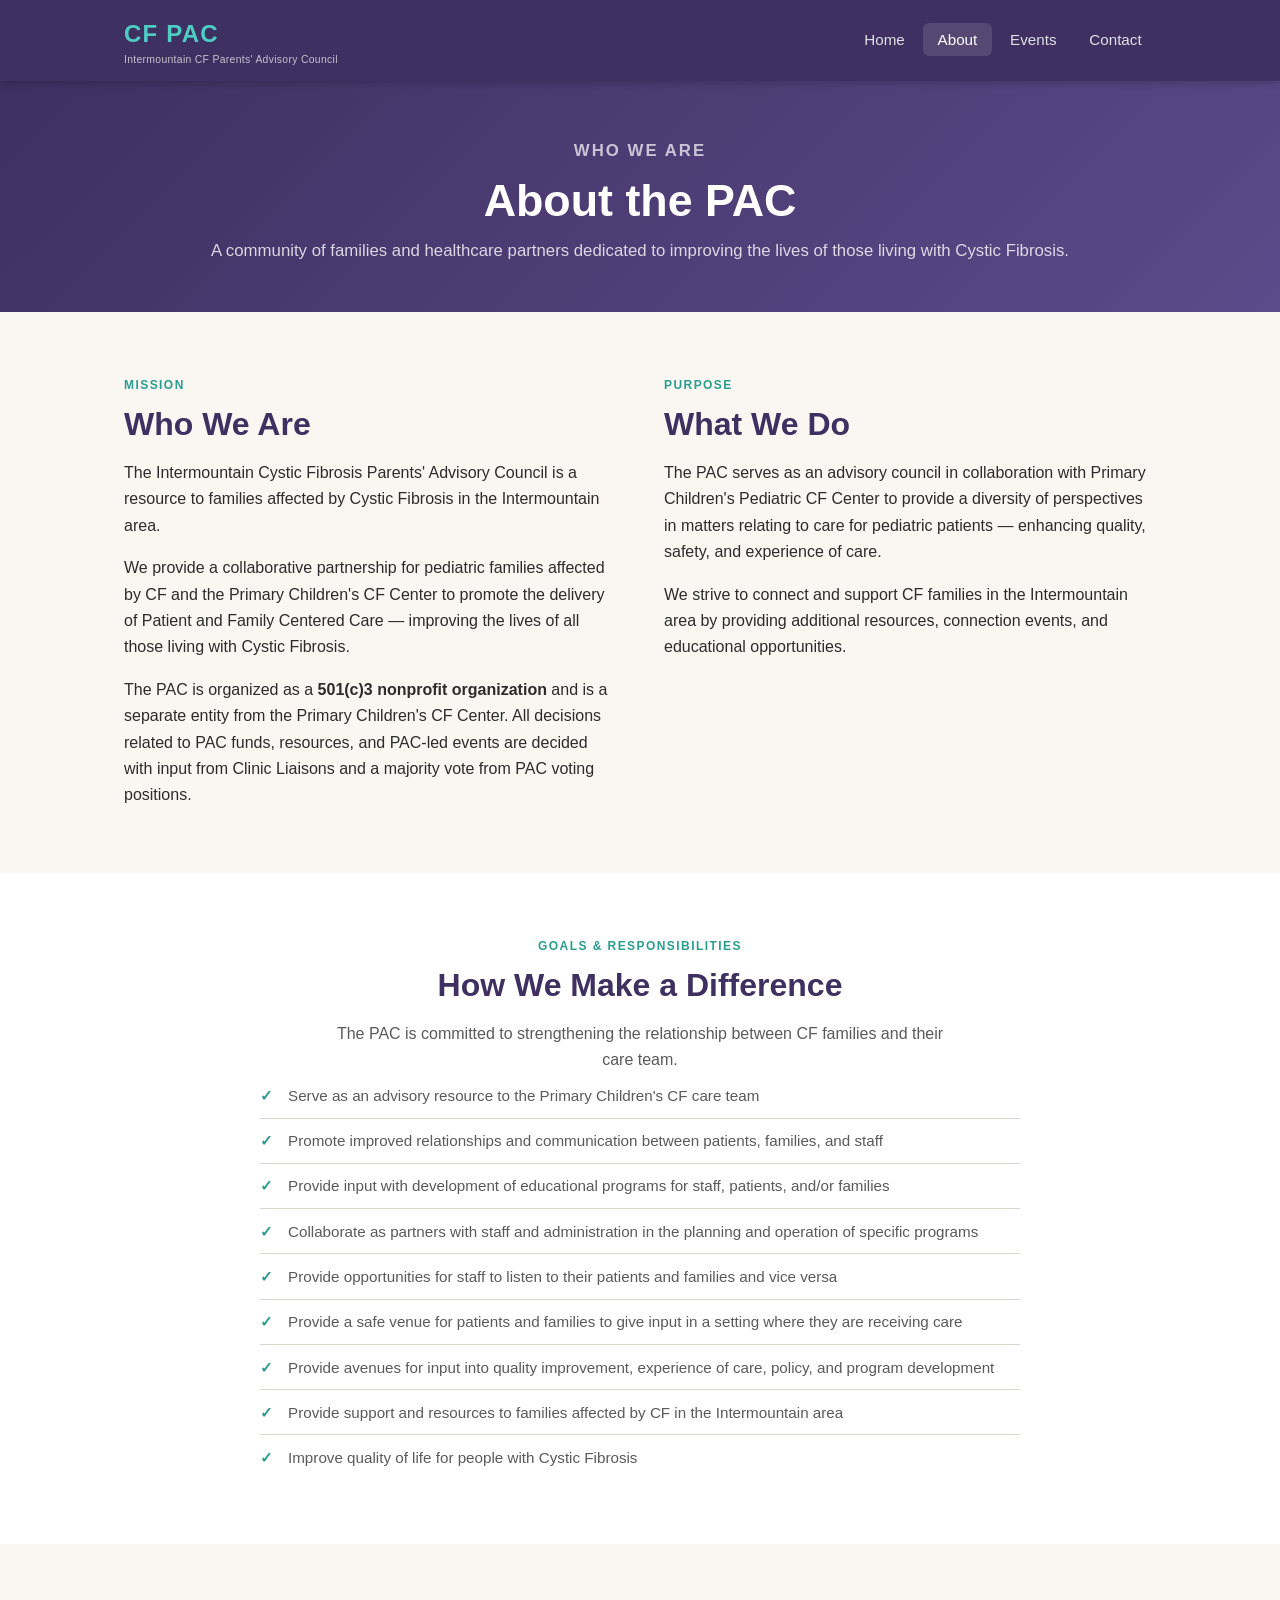
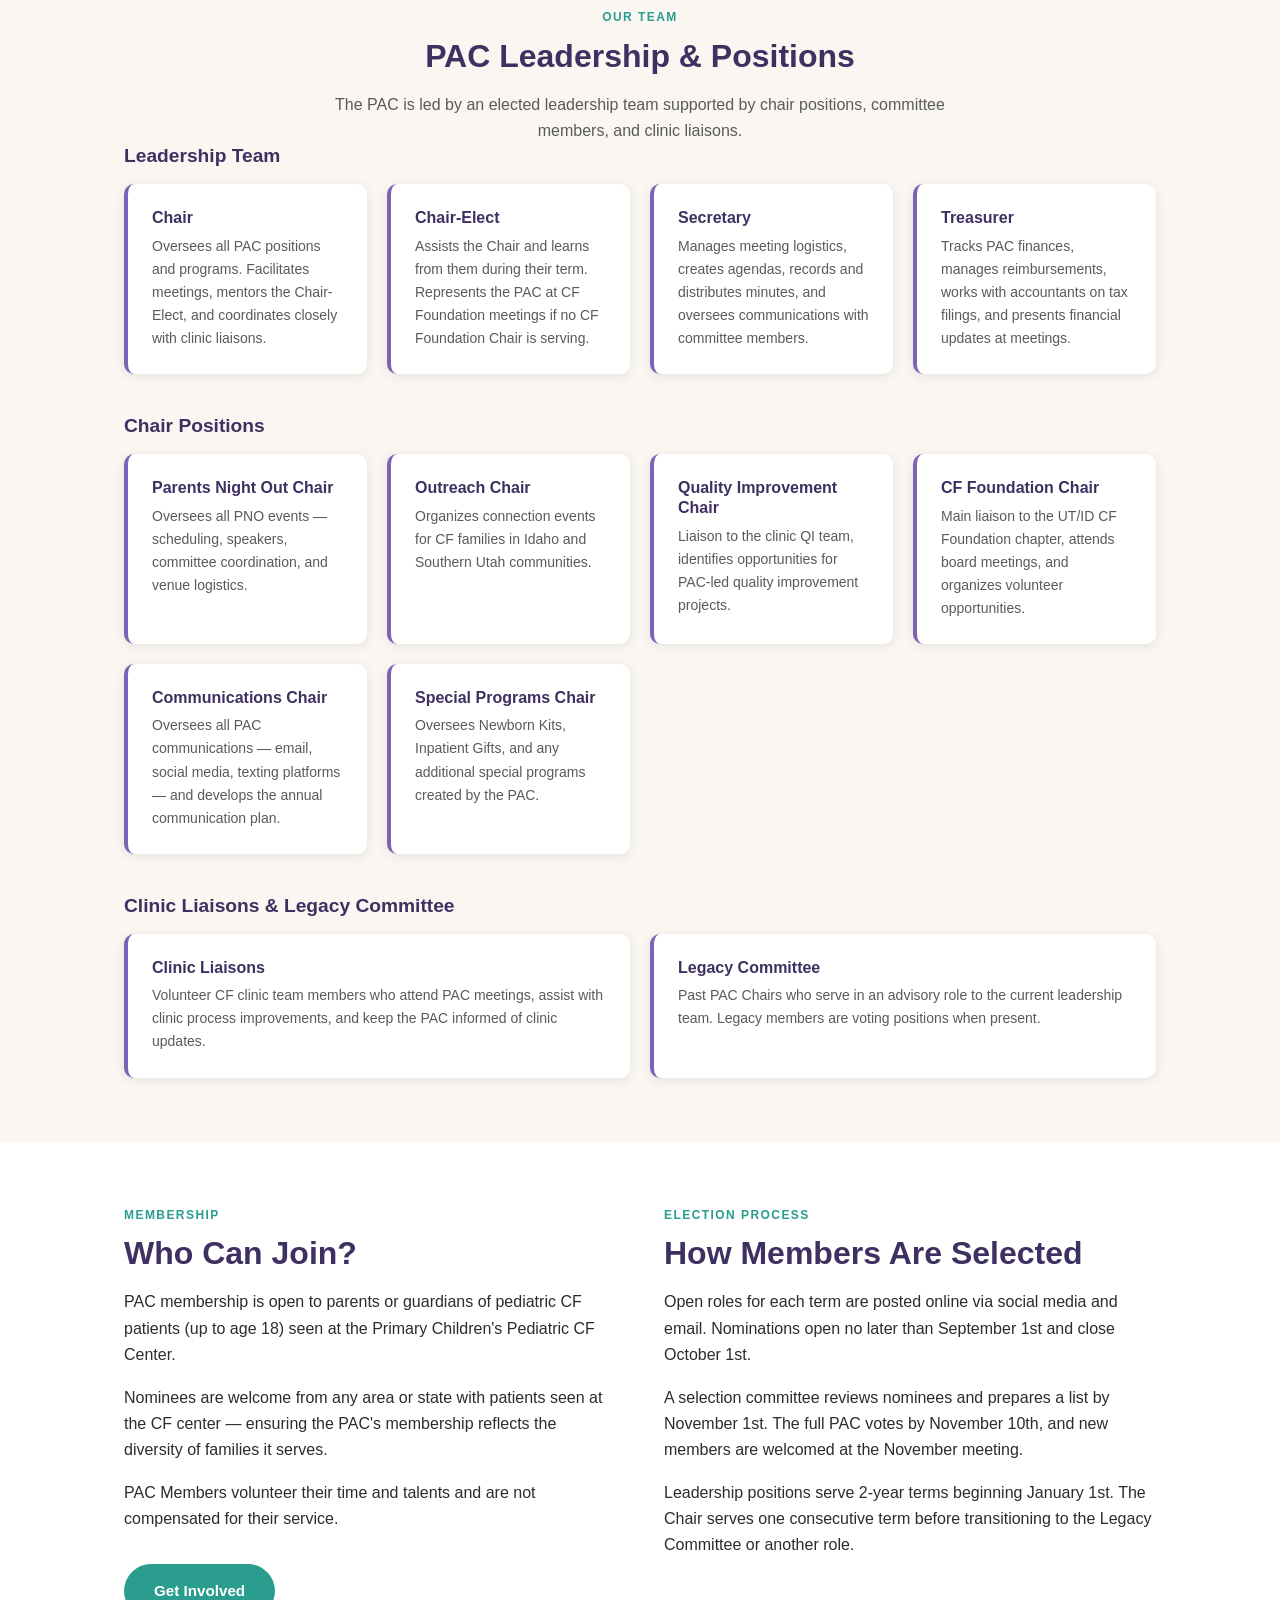
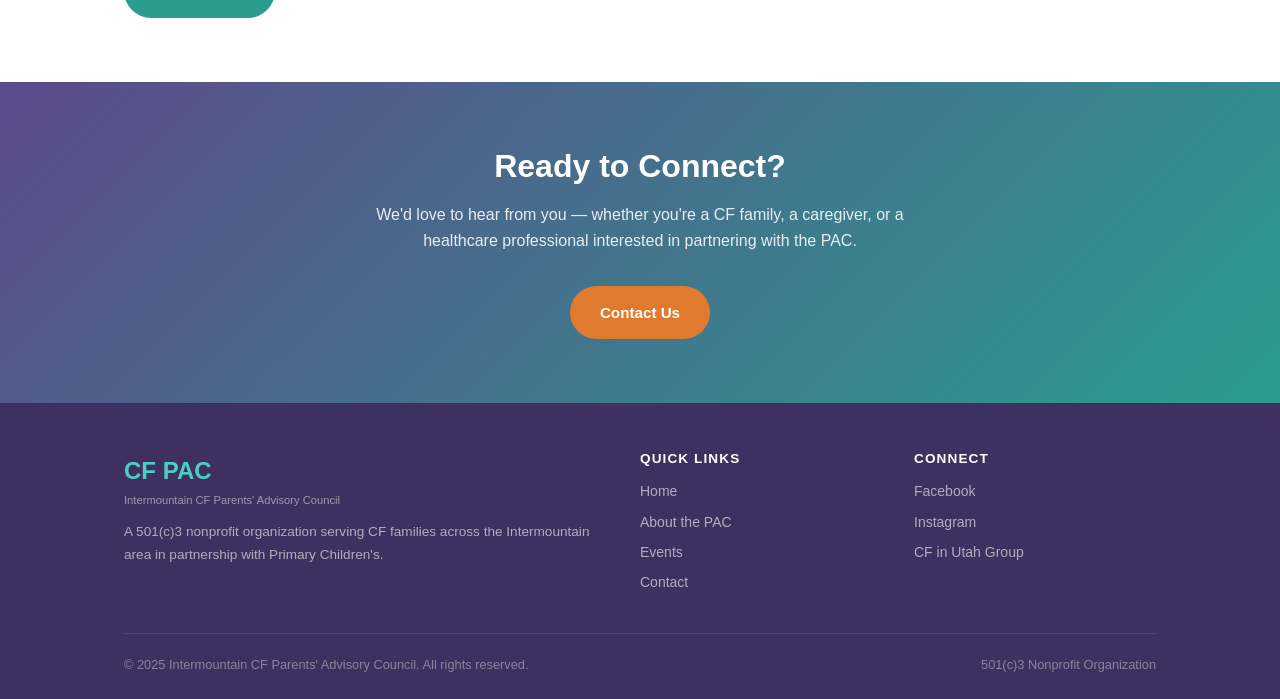
==== about.html @ 39948bd6 "Initial website for Intermountain CF Parents' Advisory Council 4-page static site (Home, About, Even" ====
<!DOCTYPE html>
<html lang="en">
<head>
  <meta charset="UTF-8">
  <meta name="viewport" content="width=device-width, initial-scale=1.0">
  <title>About | Intermountain CF Parents' Advisory Council</title>
  <meta name="description" content="Learn about the mission, purpose, and leadership of the Intermountain CF Parents' Advisory Council.">
  <link rel="stylesheet" href="css/style.css">
</head>
<body>

  <!-- Navigation -->
  <header class="site-header">
    <nav class="nav-inner">
      <a href="index.html" class="nav-logo">
        <span class="logo-abbr">CF PAC</span>
        <span class="logo-full">Intermountain CF Parents' Advisory Council</span>
      </a>
      <button class="nav-toggle" aria-label="Toggle menu" id="navToggle">
        <span></span><span></span><span></span>
      </button>
      <ul class="nav-links" id="navLinks">
        <li><a href="index.html">Home</a></li>
        <li><a href="about.html" class="active">About</a></li>
        <li><a href="events.html">Events</a></li>
        <li><a href="contact.html">Contact</a></li>
      </ul>
    </nav>
  </header>

  <!-- Page Header -->
  <section class="page-header">
    <div class="container">
      <p class="section-label" style="color: rgba(255,255,255,0.7);">Who We Are</p>
      <h1>About the PAC</h1>
      <p>A community of families and healthcare partners dedicated to improving the lives of those living with Cystic Fibrosis.</p>
    </div>
  </section>

  <!-- Mission & Purpose -->
  <section class="bg-cream">
    <div class="container">
      <div class="two-col">
        <div>
          <p class="section-label">Mission</p>
          <h2 class="section-title">Who We Are</h2>
          <p>The Intermountain Cystic Fibrosis Parents' Advisory Council is a resource to families affected by Cystic Fibrosis in the Intermountain area.</p>
          <p>We provide a collaborative partnership for pediatric families affected by CF and the Primary Children's CF Center to promote the delivery of Patient and Family Centered Care — improving the lives of all those living with Cystic Fibrosis.</p>
          <p>The PAC is organized as a <strong>501(c)3 nonprofit organization</strong> and is a separate entity from the Primary Children's CF Center. All decisions related to PAC funds, resources, and PAC-led events are decided with input from Clinic Liaisons and a majority vote from PAC voting positions.</p>
        </div>
        <div>
          <p class="section-label">Purpose</p>
          <h2 class="section-title">What We Do</h2>
          <p>The PAC serves as an advisory council in collaboration with Primary Children's Pediatric CF Center to provide a diversity of perspectives in matters relating to care for pediatric patients — enhancing quality, safety, and experience of care.</p>
          <p>We strive to connect and support CF families in the Intermountain area by providing additional resources, connection events, and educational opportunities.</p>
        </div>
      </div>
    </div>
  </section>

  <!-- Goals -->
  <section class="bg-white">
    <div class="container">
      <div class="section-centered">
        <p class="section-label">Goals &amp; Responsibilities</p>
        <h2 class="section-title">How We Make a Difference</h2>
        <p class="section-intro">The PAC is committed to strengthening the relationship between CF families and their care team.</p>
      </div>
      <div style="max-width: 760px; margin: 0 auto;">
        <ul class="goals-list">
          <li>Serve as an advisory resource to the Primary Children's CF care team</li>
          <li>Promote improved relationships and communication between patients, families, and staff</li>
          <li>Provide input with development of educational programs for staff, patients, and/or families</li>
          <li>Collaborate as partners with staff and administration in the planning and operation of specific programs</li>
          <li>Provide opportunities for staff to listen to their patients and families and vice versa</li>
          <li>Provide a safe venue for patients and families to give input in a setting where they are receiving care</li>
          <li>Provide avenues for input into quality improvement, experience of care, policy, and program development</li>
          <li>Provide support and resources to families affected by CF in the Intermountain area</li>
          <li>Improve quality of life for people with Cystic Fibrosis</li>
        </ul>
      </div>
    </div>
  </section>

  <!-- Leadership -->
  <section class="bg-cream">
    <div class="container">
      <div class="section-centered">
        <p class="section-label">Our Team</p>
        <h2 class="section-title">PAC Leadership &amp; Positions</h2>
        <p class="section-intro">The PAC is led by an elected leadership team supported by chair positions, committee members, and clinic liaisons.</p>
      </div>

      <h3 style="margin-bottom: 1rem; color: var(--purple-dark);">Leadership Team</h3>
      <div class="leadership-grid" style="margin-bottom: 2.5rem;">
        <div class="role-card">
          <h3>Chair</h3>
          <p>Oversees all PAC positions and programs. Facilitates meetings, mentors the Chair-Elect, and coordinates closely with clinic liaisons.</p>
        </div>
        <div class="role-card">
          <h3>Chair-Elect</h3>
          <p>Assists the Chair and learns from them during their term. Represents the PAC at CF Foundation meetings if no CF Foundation Chair is serving.</p>
        </div>
        <div class="role-card">
          <h3>Secretary</h3>
          <p>Manages meeting logistics, creates agendas, records and distributes minutes, and oversees communications with committee members.</p>
        </div>
        <div class="role-card">
          <h3>Treasurer</h3>
          <p>Tracks PAC finances, manages reimbursements, works with accountants on tax filings, and presents financial updates at meetings.</p>
        </div>
      </div>

      <h3 style="margin-bottom: 1rem; color: var(--purple-dark);">Chair Positions</h3>
      <div class="leadership-grid" style="margin-bottom: 2.5rem;">
        <div class="role-card">
          <h3>Parents Night Out Chair</h3>
          <p>Oversees all PNO events — scheduling, speakers, committee coordination, and venue logistics.</p>
        </div>
        <div class="role-card">
          <h3>Outreach Chair</h3>
          <p>Organizes connection events for CF families in Idaho and Southern Utah communities.</p>
        </div>
        <div class="role-card">
          <h3>Quality Improvement Chair</h3>
          <p>Liaison to the clinic QI team, identifies opportunities for PAC-led quality improvement projects.</p>
        </div>
        <div class="role-card">
          <h3>CF Foundation Chair</h3>
          <p>Main liaison to the UT/ID CF Foundation chapter, attends board meetings, and organizes volunteer opportunities.</p>
        </div>
        <div class="role-card">
          <h3>Communications Chair</h3>
          <p>Oversees all PAC communications — email, social media, texting platforms — and develops the annual communication plan.</p>
        </div>
        <div class="role-card">
          <h3>Special Programs Chair</h3>
          <p>Oversees Newborn Kits, Inpatient Gifts, and any additional special programs created by the PAC.</p>
        </div>
      </div>

      <h3 style="margin-bottom: 1rem; color: var(--purple-dark);">Clinic Liaisons &amp; Legacy Committee</h3>
      <div class="leadership-grid">
        <div class="role-card">
          <h3>Clinic Liaisons</h3>
          <p>Volunteer CF clinic team members who attend PAC meetings, assist with clinic process improvements, and keep the PAC informed of clinic updates.</p>
        </div>
        <div class="role-card">
          <h3>Legacy Committee</h3>
          <p>Past PAC Chairs who serve in an advisory role to the current leadership team. Legacy members are voting positions when present.</p>
        </div>
      </div>
    </div>
  </section>

  <!-- Membership -->
  <section class="bg-white">
    <div class="container">
      <div class="two-col">
        <div>
          <p class="section-label">Membership</p>
          <h2 class="section-title">Who Can Join?</h2>
          <p>PAC membership is open to parents or guardians of pediatric CF patients (up to age 18) seen at the Primary Children's Pediatric CF Center.</p>
          <p>Nominees are welcome from any area or state with patients seen at the CF center — ensuring the PAC's membership reflects the diversity of families it serves.</p>
          <p>PAC Members volunteer their time and talents and are not compensated for their service.</p>
          <a href="contact.html" class="btn btn-teal mt-1">Get Involved</a>
        </div>
        <div>
          <p class="section-label">Election Process</p>
          <h2 class="section-title">How Members Are Selected</h2>
          <p>Open roles for each term are posted online via social media and email. Nominations open no later than September 1st and close October 1st.</p>
          <p>A selection committee reviews nominees and prepares a list by November 1st. The full PAC votes by November 10th, and new members are welcomed at the November meeting.</p>
          <p>Leadership positions serve 2-year terms beginning January 1st. The Chair serves one consecutive term before transitioning to the Legacy Committee or another role.</p>
        </div>
      </div>
    </div>
  </section>

  <!-- CTA -->
  <section class="cta-banner">
    <div class="container">
      <h2>Ready to Connect?</h2>
      <p>We'd love to hear from you — whether you're a CF family, a caregiver, or a healthcare professional interested in partnering with the PAC.</p>
      <a href="contact.html" class="btn btn-primary">Contact Us</a>
    </div>
  </section>

  <!-- Footer -->
  <footer class="site-footer">
    <div class="container">
      <div class="footer-inner">
        <div class="footer-brand">
          <div class="logo-abbr">CF PAC</div>
          <div class="logo-full">Intermountain CF Parents' Advisory Council</div>
          <p>A 501(c)3 nonprofit organization serving CF families across the Intermountain area in partnership with Primary Children's.</p>
        </div>
        <div class="footer-col">
          <h4>Quick Links</h4>
          <ul>
            <li><a href="index.html">Home</a></li>
            <li><a href="about.html">About the PAC</a></li>
            <li><a href="events.html">Events</a></li>
            <li><a href="contact.html">Contact</a></li>
          </ul>
        </div>
        <div class="footer-col">
          <h4>Connect</h4>
          <ul>
            <li><a href="#">Facebook</a></li>
            <li><a href="#">Instagram</a></li>
            <li><a href="#">CF in Utah Group</a></li>
          </ul>
        </div>
      </div>
      <div class="footer-bottom">
        <span>&copy; 2025 Intermountain CF Parents' Advisory Council. All rights reserved.</span>
        <span>501(c)3 Nonprofit Organization</span>
      </div>
    </div>
  </footer>

  <script src="js/main.js"></script>
</body>
</html>
---- css/style.css ----
/* ============================================
   Intermountain CF Parents' Advisory Council
   Main Stylesheet
   ============================================ */

/* --- Variables --- */
:root {
  --purple:      #5C4A8A;
  --purple-dark: #3E3060;
  --purple-light:#7B63B5;
  --teal:        #2A9D8F;
  --teal-light:  #4ECDC4;
  --orange:      #E07A2F;
  --cream:       #FAF7F2;
  --cream-dark:  #F0EBE0;
  --text:        #2C2C2C;
  --text-light:  #5A5A5A;
  --white:       #FFFFFF;
  --border:      #DDD5C8;
  --shadow:      0 2px 12px rgba(0,0,0,0.09);
  --radius:      10px;
  --font-main:   'Segoe UI', 'Helvetica Neue', Arial, sans-serif;
}

/* --- Reset & Base --- */
*, *::before, *::after { box-sizing: border-box; margin: 0; padding: 0; }

html { scroll-behavior: smooth; }

body {
  font-family: var(--font-main);
  color: var(--text);
  background: var(--cream);
  line-height: 1.65;
  font-size: 16px;
}

img { max-width: 100%; display: block; }
a { color: var(--purple); text-decoration: none; }
a:hover { text-decoration: underline; }

/* --- Typography --- */
h1, h2, h3, h4 {
  line-height: 1.25;
  font-weight: 700;
  color: var(--purple-dark);
}
h1 { font-size: clamp(1.8rem, 4vw, 2.8rem); }
h2 { font-size: clamp(1.4rem, 3vw, 2rem); }
h3 { font-size: 1.2rem; }

p { margin-bottom: 1rem; }
p:last-child { margin-bottom: 0; }

/* --- Layout --- */
.container {
  max-width: 1080px;
  margin: 0 auto;
  padding: 0 1.5rem;
}

section { padding: 4rem 0; }

/* --- Navigation --- */
.site-header {
  background: var(--purple-dark);
  position: sticky;
  top: 0;
  z-index: 100;
  box-shadow: 0 2px 8px rgba(0,0,0,0.2);
}

.nav-inner {
  display: flex;
  align-items: center;
  justify-content: space-between;
  padding: 0.9rem 1.5rem;
  max-width: 1080px;
  margin: 0 auto;
}

.nav-logo {
  display: flex;
  flex-direction: column;
  color: var(--white);
  text-decoration: none;
}
.nav-logo:hover { text-decoration: none; }
.nav-logo .logo-abbr {
  font-size: 1.5rem;
  font-weight: 800;
  letter-spacing: 0.05em;
  color: var(--teal-light);
}
.nav-logo .logo-full {
  font-size: 0.65rem;
  color: rgba(255,255,255,0.7);
  letter-spacing: 0.03em;
  line-height: 1.2;
}

.nav-links {
  display: flex;
  list-style: none;
  gap: 0.25rem;
}
.nav-links a {
  color: rgba(255,255,255,0.85);
  padding: 0.5rem 0.9rem;
  border-radius: 6px;
  font-size: 0.95rem;
  font-weight: 500;
  transition: background 0.2s, color 0.2s;
}
.nav-links a:hover,
.nav-links a.active {
  background: rgba(255,255,255,0.12);
  color: var(--white);
  text-decoration: none;
}

.nav-toggle {
  display: none;
  flex-direction: column;
  gap: 5px;
  cursor: pointer;
  background: none;
  border: none;
  padding: 4px;
}
.nav-toggle span {
  display: block;
  width: 26px;
  height: 2px;
  background: var(--white);
  border-radius: 2px;
  transition: 0.3s;
}

/* --- Hero --- */
.hero {
  background: linear-gradient(135deg, var(--purple-dark) 0%, var(--purple) 60%, var(--teal) 100%);
  color: var(--white);
  padding: 5rem 0 4rem;
  text-align: center;
}
.hero h1 { color: var(--white); margin-bottom: 1.25rem; }
.hero p {
  font-size: 1.15rem;
  color: rgba(255,255,255,0.88);
  max-width: 640px;
  margin: 0 auto 2rem;
}
.hero-buttons { display: flex; gap: 1rem; justify-content: center; flex-wrap: wrap; }

/* --- Buttons --- */
.btn {
  display: inline-block;
  padding: 0.75rem 1.75rem;
  border-radius: 50px;
  font-weight: 600;
  font-size: 0.95rem;
  cursor: pointer;
  transition: transform 0.15s, box-shadow 0.15s;
  border: 2px solid transparent;
  text-decoration: none;
}
.btn:hover { transform: translateY(-2px); box-shadow: 0 4px 16px rgba(0,0,0,0.15); text-decoration: none; }
.btn-primary { background: var(--orange); color: var(--white); }
.btn-primary:hover { background: #c8681f; }
.btn-outline { background: transparent; border-color: rgba(255,255,255,0.7); color: var(--white); }
.btn-outline:hover { background: rgba(255,255,255,0.1); }
.btn-teal { background: var(--teal); color: var(--white); }
.btn-teal:hover { background: #228B7E; }

/* --- Section Labels --- */
.section-label {
  text-transform: uppercase;
  font-size: 0.75rem;
  font-weight: 700;
  letter-spacing: 0.12em;
  color: var(--teal);
  margin-bottom: 0.5rem;
}
.section-title { margin-bottom: 1rem; }
.section-intro { color: var(--text-light); max-width: 640px; margin-bottom: 2.5rem; }
.section-centered { text-align: center; }
.section-centered .section-intro { margin-left: auto; margin-right: auto; }

/* --- Cards --- */
.cards {
  display: grid;
  grid-template-columns: repeat(auto-fit, minmax(260px, 1fr));
  gap: 1.5rem;
}

.card {
  background: var(--white);
  border-radius: var(--radius);
  padding: 1.75rem;
  box-shadow: var(--shadow);
  border-top: 4px solid var(--purple-light);
  transition: transform 0.2s, box-shadow 0.2s;
}
.card:hover { transform: translateY(-3px); box-shadow: 0 6px 20px rgba(0,0,0,0.12); }
.card-icon {
  font-size: 2rem;
  margin-bottom: 0.75rem;
}
.card h3 { margin-bottom: 0.5rem; color: var(--purple-dark); }
.card p { color: var(--text-light); font-size: 0.95rem; }

/* --- Mission Strip --- */
.mission-strip {
  background: var(--teal);
  color: var(--white);
  padding: 3rem 0;
  text-align: center;
}
.mission-strip h2 { color: var(--white); margin-bottom: 1rem; }
.mission-strip p { color: rgba(255,255,255,0.9); max-width: 700px; margin: 0 auto; font-size: 1.05rem; }

/* --- About Sections --- */
.two-col {
  display: grid;
  grid-template-columns: 1fr 1fr;
  gap: 3rem;
  align-items: start;
}
@media (max-width: 700px) { .two-col { grid-template-columns: 1fr; } }

.goals-list {
  list-style: none;
  padding: 0;
}
.goals-list li {
  padding: 0.6rem 0 0.6rem 1.75rem;
  position: relative;
  color: var(--text-light);
  font-size: 0.95rem;
  border-bottom: 1px solid var(--border);
}
.goals-list li:last-child { border-bottom: none; }
.goals-list li::before {
  content: '✓';
  position: absolute;
  left: 0;
  color: var(--teal);
  font-weight: 700;
}

/* --- Leadership Grid --- */
.leadership-grid {
  display: grid;
  grid-template-columns: repeat(auto-fit, minmax(220px, 1fr));
  gap: 1.25rem;
}
.role-card {
  background: var(--white);
  border-radius: var(--radius);
  padding: 1.5rem;
  box-shadow: var(--shadow);
  border-left: 4px solid var(--purple-light);
}
.role-card h3 { font-size: 1rem; color: var(--purple-dark); margin-bottom: 0.4rem; }
.role-card p { font-size: 0.875rem; color: var(--text-light); }

/* --- Events --- */
.events-list { display: flex; flex-direction: column; gap: 1.25rem; }

.event-card {
  background: var(--white);
  border-radius: var(--radius);
  padding: 1.5rem 1.75rem;
  box-shadow: var(--shadow);
  display: grid;
  grid-template-columns: 90px 1fr auto;
  gap: 1.25rem;
  align-items: center;
  transition: transform 0.2s;
}
.event-card:hover { transform: translateX(4px); }

.event-date {
  background: var(--purple-dark);
  color: var(--white);
  border-radius: 8px;
  text-align: center;
  padding: 0.75rem 0.5rem;
  min-width: 80px;
}
.event-date .month {
  display: block;
  font-size: 0.7rem;
  text-transform: uppercase;
  letter-spacing: 0.1em;
  color: var(--teal-light);
  font-weight: 600;
}
.event-date .day {
  display: block;
  font-size: 2rem;
  font-weight: 800;
  line-height: 1;
}

.event-info h3 { color: var(--purple-dark); margin-bottom: 0.25rem; }
.event-info p { color: var(--text-light); font-size: 0.9rem; margin: 0; }
.event-meta {
  display: flex;
  gap: 0.5rem;
  flex-wrap: wrap;
  margin-top: 0.4rem;
}
.event-tag {
  background: var(--cream-dark);
  color: var(--purple);
  font-size: 0.75rem;
  font-weight: 600;
  padding: 0.2rem 0.6rem;
  border-radius: 20px;
}

.event-action { text-align: right; }

@media (max-width: 600px) {
  .event-card {
    grid-template-columns: 70px 1fr;
    grid-template-rows: auto auto;
  }
  .event-action {
    grid-column: 2;
    text-align: left;
  }
}

/* --- Contact Form --- */
.contact-wrap {
  display: grid;
  grid-template-columns: 1fr 1.5fr;
  gap: 3rem;
  align-items: start;
}
@media (max-width: 700px) { .contact-wrap { grid-template-columns: 1fr; } }

.contact-info h2 { margin-bottom: 1rem; }
.contact-info p { color: var(--text-light); }

.contact-detail {
  display: flex;
  gap: 0.75rem;
  align-items: flex-start;
  margin-top: 1.5rem;
}
.contact-detail-icon { font-size: 1.25rem; margin-top: 0.1rem; }
.contact-detail-text strong { display: block; font-size: 0.85rem; text-transform: uppercase; letter-spacing: 0.05em; color: var(--text-light); }
.contact-detail-text span { color: var(--text); }

.form-card {
  background: var(--white);
  border-radius: var(--radius);
  padding: 2rem;
  box-shadow: var(--shadow);
}
.form-group { margin-bottom: 1.25rem; }
.form-group label {
  display: block;
  font-weight: 600;
  font-size: 0.875rem;
  margin-bottom: 0.4rem;
  color: var(--text);
}
.form-group input,
.form-group select,
.form-group textarea {
  width: 100%;
  border: 1.5px solid var(--border);
  border-radius: 8px;
  padding: 0.65rem 0.9rem;
  font-size: 0.95rem;
  font-family: var(--font-main);
  color: var(--text);
  background: var(--cream);
  transition: border-color 0.2s, box-shadow 0.2s;
}
.form-group input:focus,
.form-group select:focus,
.form-group textarea:focus {
  outline: none;
  border-color: var(--purple-light);
  box-shadow: 0 0 0 3px rgba(92, 74, 138, 0.12);
}
.form-group textarea { resize: vertical; min-height: 120px; }
.form-row { display: grid; grid-template-columns: 1fr 1fr; gap: 1rem; }
@media (max-width: 480px) { .form-row { grid-template-columns: 1fr; } }

/* --- Alternating section bg --- */
.bg-white { background: var(--white); }
.bg-cream { background: var(--cream); }
.bg-purple { background: var(--purple-dark); }
.bg-purple h2, .bg-purple p { color: var(--white); }

/* --- CTA Banner --- */
.cta-banner {
  background: linear-gradient(135deg, var(--purple) 0%, var(--teal) 100%);
  color: var(--white);
  padding: 4rem 0;
  text-align: center;
}
.cta-banner h2 { color: var(--white); margin-bottom: 1rem; }
.cta-banner p { color: rgba(255,255,255,0.88); margin-bottom: 2rem; max-width: 560px; margin-left: auto; margin-right: auto; }

/* --- Footer --- */
.site-footer {
  background: var(--purple-dark);
  color: rgba(255,255,255,0.7);
  padding: 3rem 0 1.5rem;
  font-size: 0.9rem;
}
.footer-inner {
  display: grid;
  grid-template-columns: 2fr 1fr 1fr;
  gap: 2rem;
  margin-bottom: 2rem;
}
@media (max-width: 640px) { .footer-inner { grid-template-columns: 1fr; } }

.footer-brand .logo-abbr { font-size: 1.5rem; font-weight: 800; color: var(--teal-light); }
.footer-brand .logo-full { font-size: 0.7rem; color: rgba(255,255,255,0.5); }
.footer-brand p { margin-top: 0.75rem; color: rgba(255,255,255,0.6); font-size: 0.85rem; }

.footer-col h4 { color: var(--white); font-size: 0.85rem; text-transform: uppercase; letter-spacing: 0.08em; margin-bottom: 0.75rem; }
.footer-col ul { list-style: none; }
.footer-col ul li { margin-bottom: 0.4rem; }
.footer-col ul a { color: rgba(255,255,255,0.6); font-size: 0.875rem; }
.footer-col ul a:hover { color: var(--white); text-decoration: none; }

.footer-bottom {
  border-top: 1px solid rgba(255,255,255,0.1);
  padding-top: 1.25rem;
  display: flex;
  justify-content: space-between;
  align-items: center;
  flex-wrap: wrap;
  gap: 0.5rem;
  font-size: 0.8rem;
  color: rgba(255,255,255,0.4);
}

/* --- Page Header --- */
.page-header {
  background: linear-gradient(135deg, var(--purple-dark) 0%, var(--purple) 100%);
  color: var(--white);
  padding: 3.5rem 0 3rem;
  text-align: center;
}
.page-header h1 { color: var(--white); margin-bottom: 0.5rem; }
.page-header p { color: rgba(255,255,255,0.8); font-size: 1.05rem; }

/* --- Responsive Nav --- */
@media (max-width: 700px) {
  .nav-toggle { display: flex; }
  .nav-links {
    display: none;
    flex-direction: column;
    position: absolute;
    top: 100%;
    left: 0;
    right: 0;
    background: var(--purple-dark);
    padding: 1rem 1.5rem;
    gap: 0.25rem;
    box-shadow: 0 4px 12px rgba(0,0,0,0.2);
  }
  .nav-links.open { display: flex; }
  .site-header { position: relative; }
}

/* --- Utilities --- */
.text-center { text-align: center; }
.mt-1 { margin-top: 1rem; }
.mt-2 { margin-top: 2rem; }
.mb-1 { margin-bottom: 1rem; }
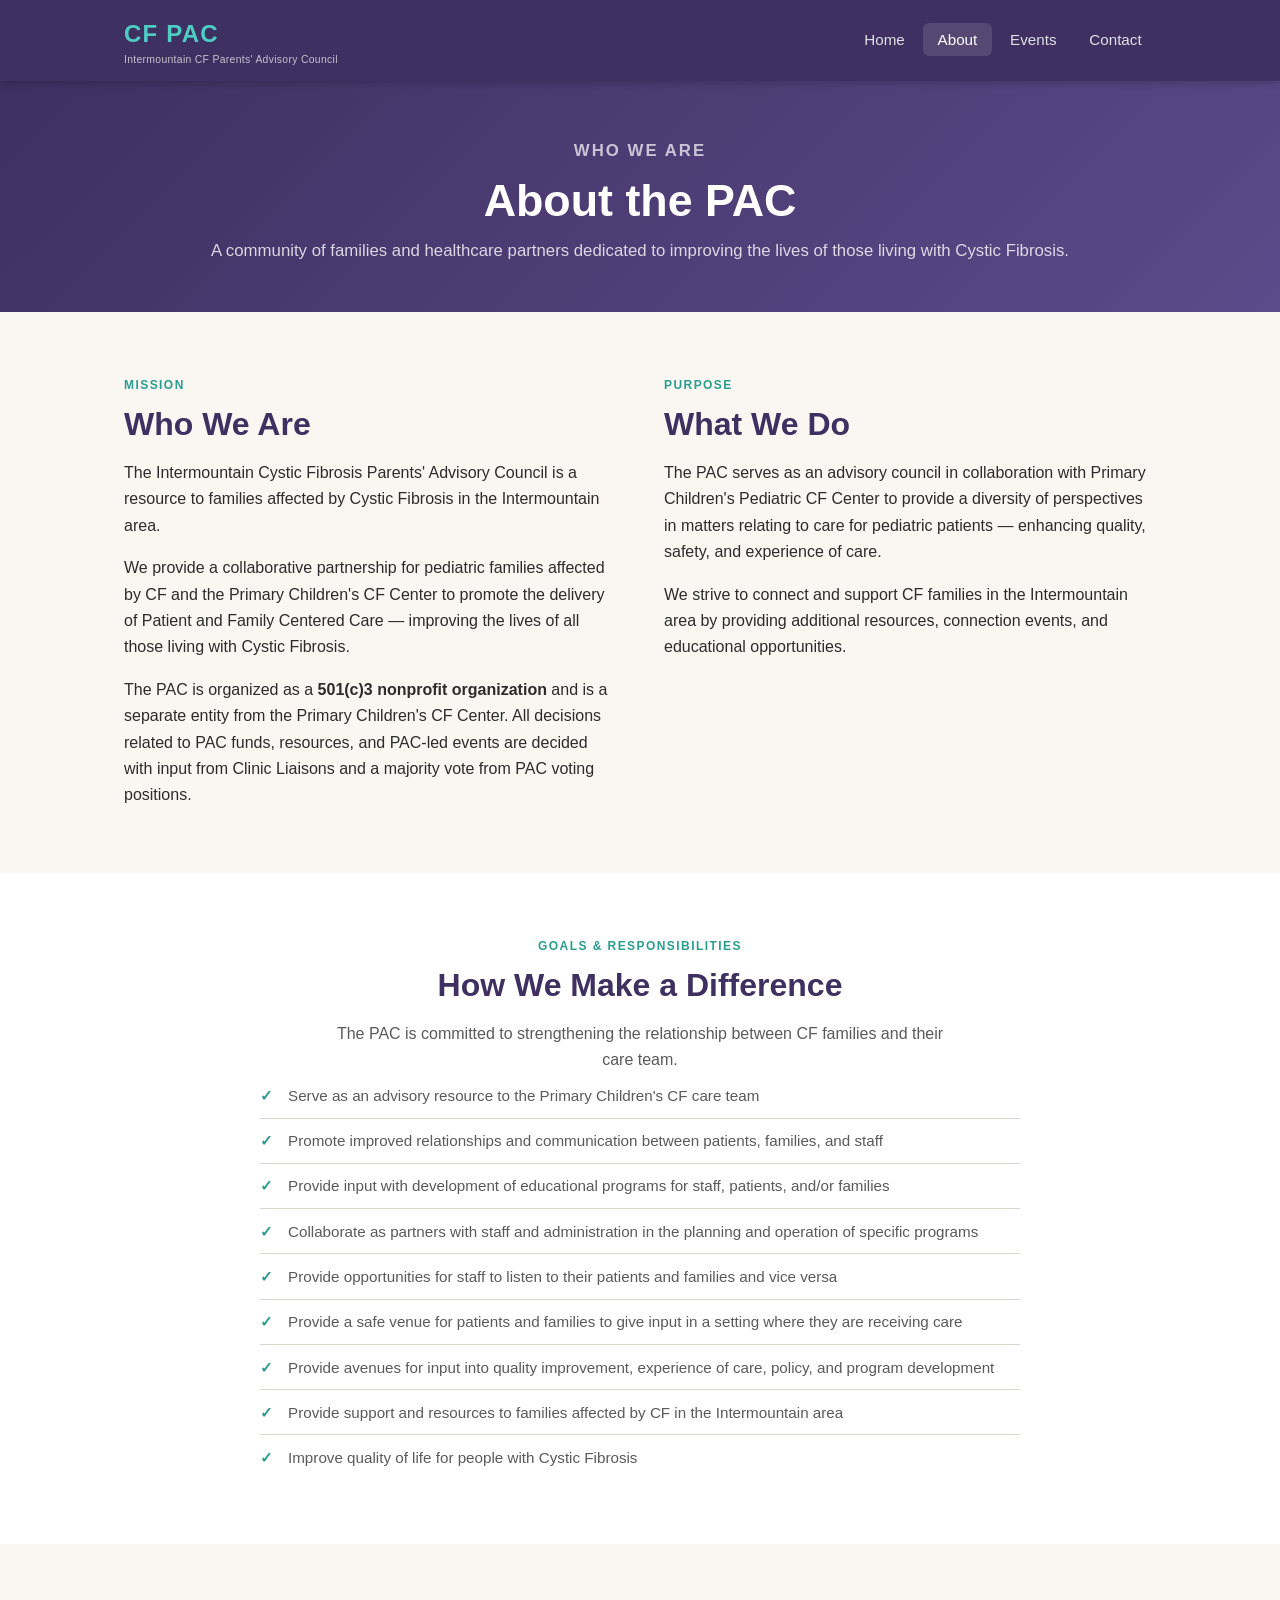
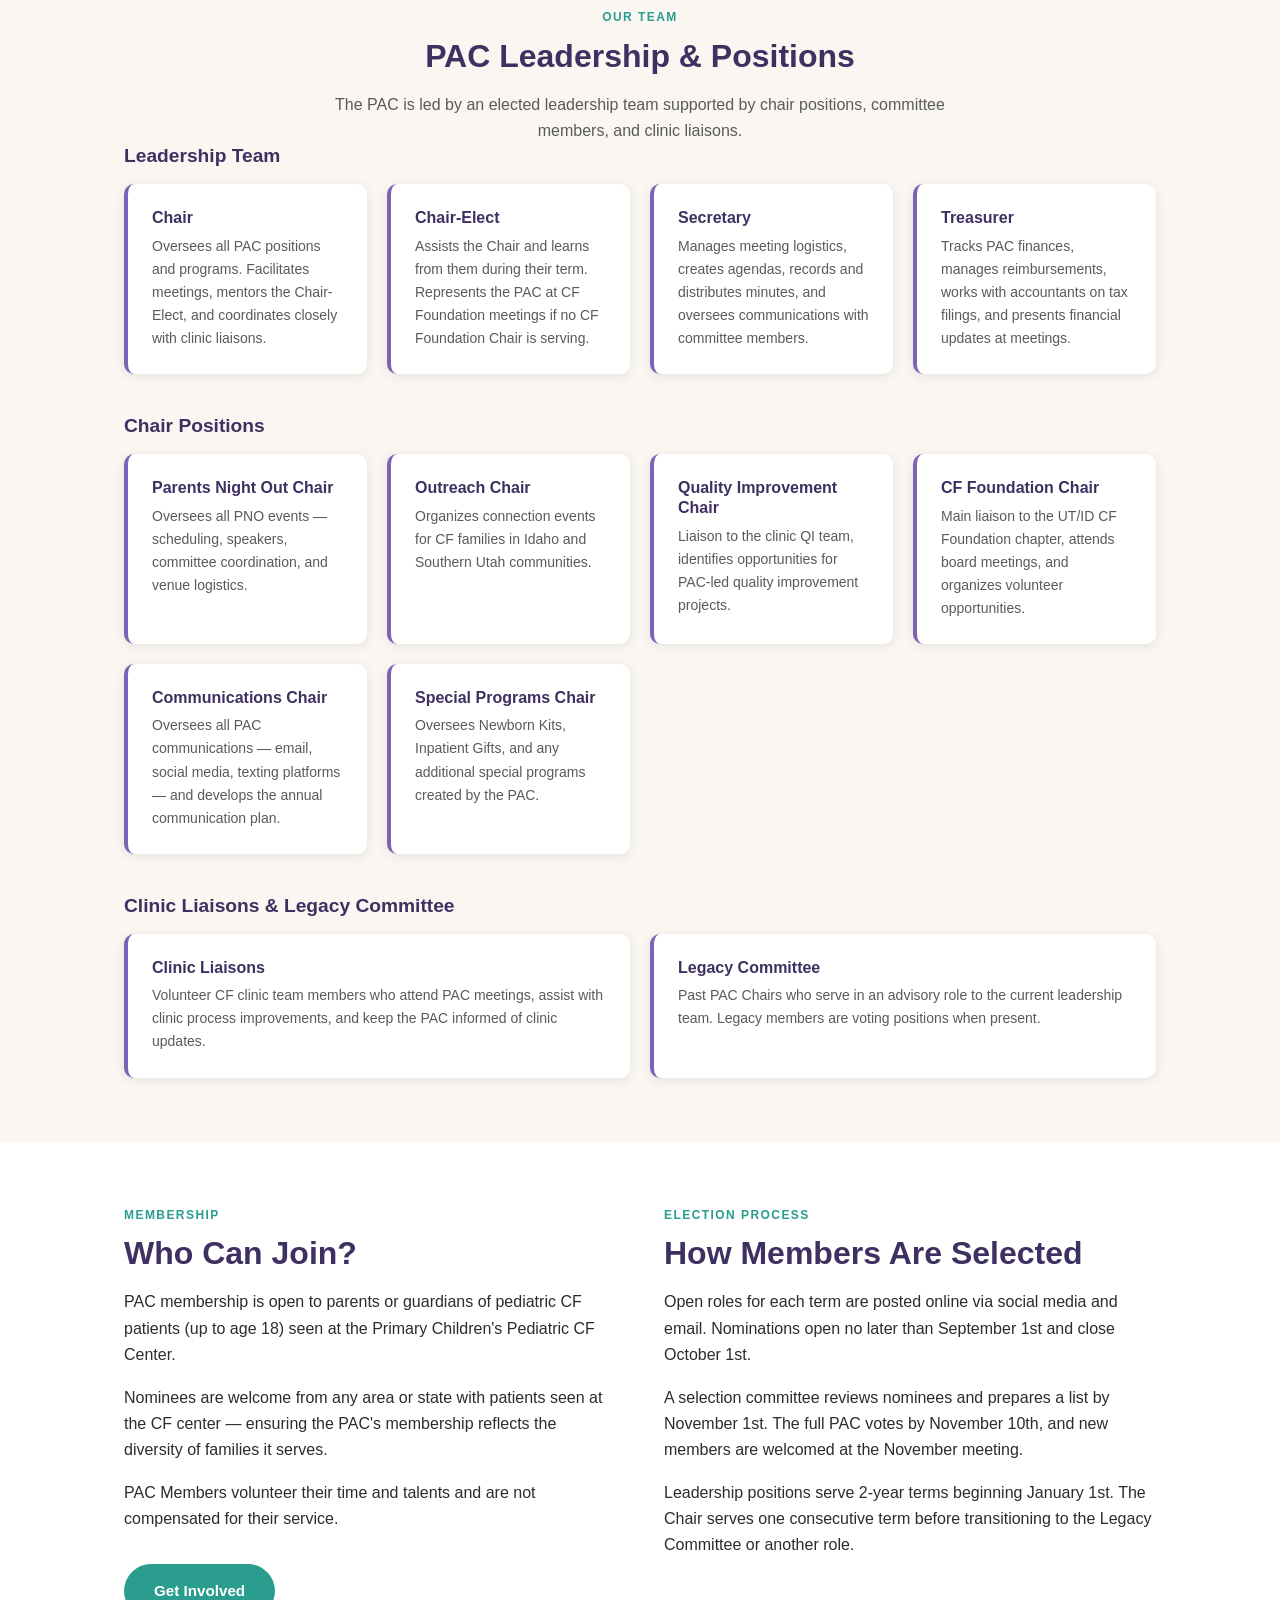
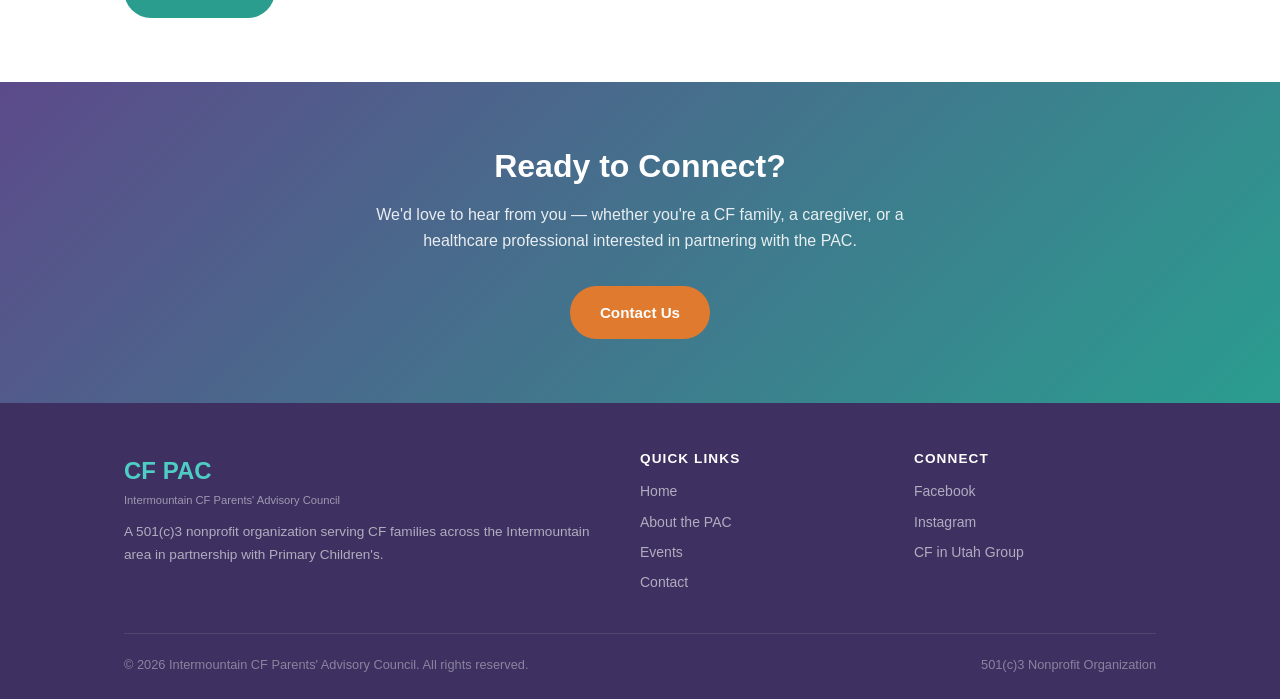
==== commit 7e7d7ddf: "Update copyright year to 2026 across all pages Co-Authored-By: Claude Sonnet 4.6 <noreply@anthropic." ====
--- a/about.html
+++ b/about.html
@@ -206,14 +206,14 @@
         <div class="footer-col">
           <h4>Connect</h4>
           <ul>
-            <li><a href="#">Facebook</a></li>
-            <li><a href="#">Instagram</a></li>
-            <li><a href="#">CF in Utah Group</a></li>
+            <li><a href="https://www.facebook.com/icf.parentsadvisorycouncil" target="_blank" rel="noopener">Facebook</a></li>
+            <li><a href="https://www.instagram.com/cfinutah/" target="_blank" rel="noopener">Instagram</a></li>
+            <li><a href="https://www.facebook.com/icf.parentsadvisorycouncil" target="_blank" rel="noopener">CF in Utah Group</a></li>
           </ul>
         </div>
       </div>
       <div class="footer-bottom">
-        <span>&copy; 2025 Intermountain CF Parents' Advisory Council. All rights reserved.</span>
+        <span>&copy; 2026 Intermountain CF Parents' Advisory Council. All rights reserved.</span>
         <span>501(c)3 Nonprofit Organization</span>
       </div>
     </div>
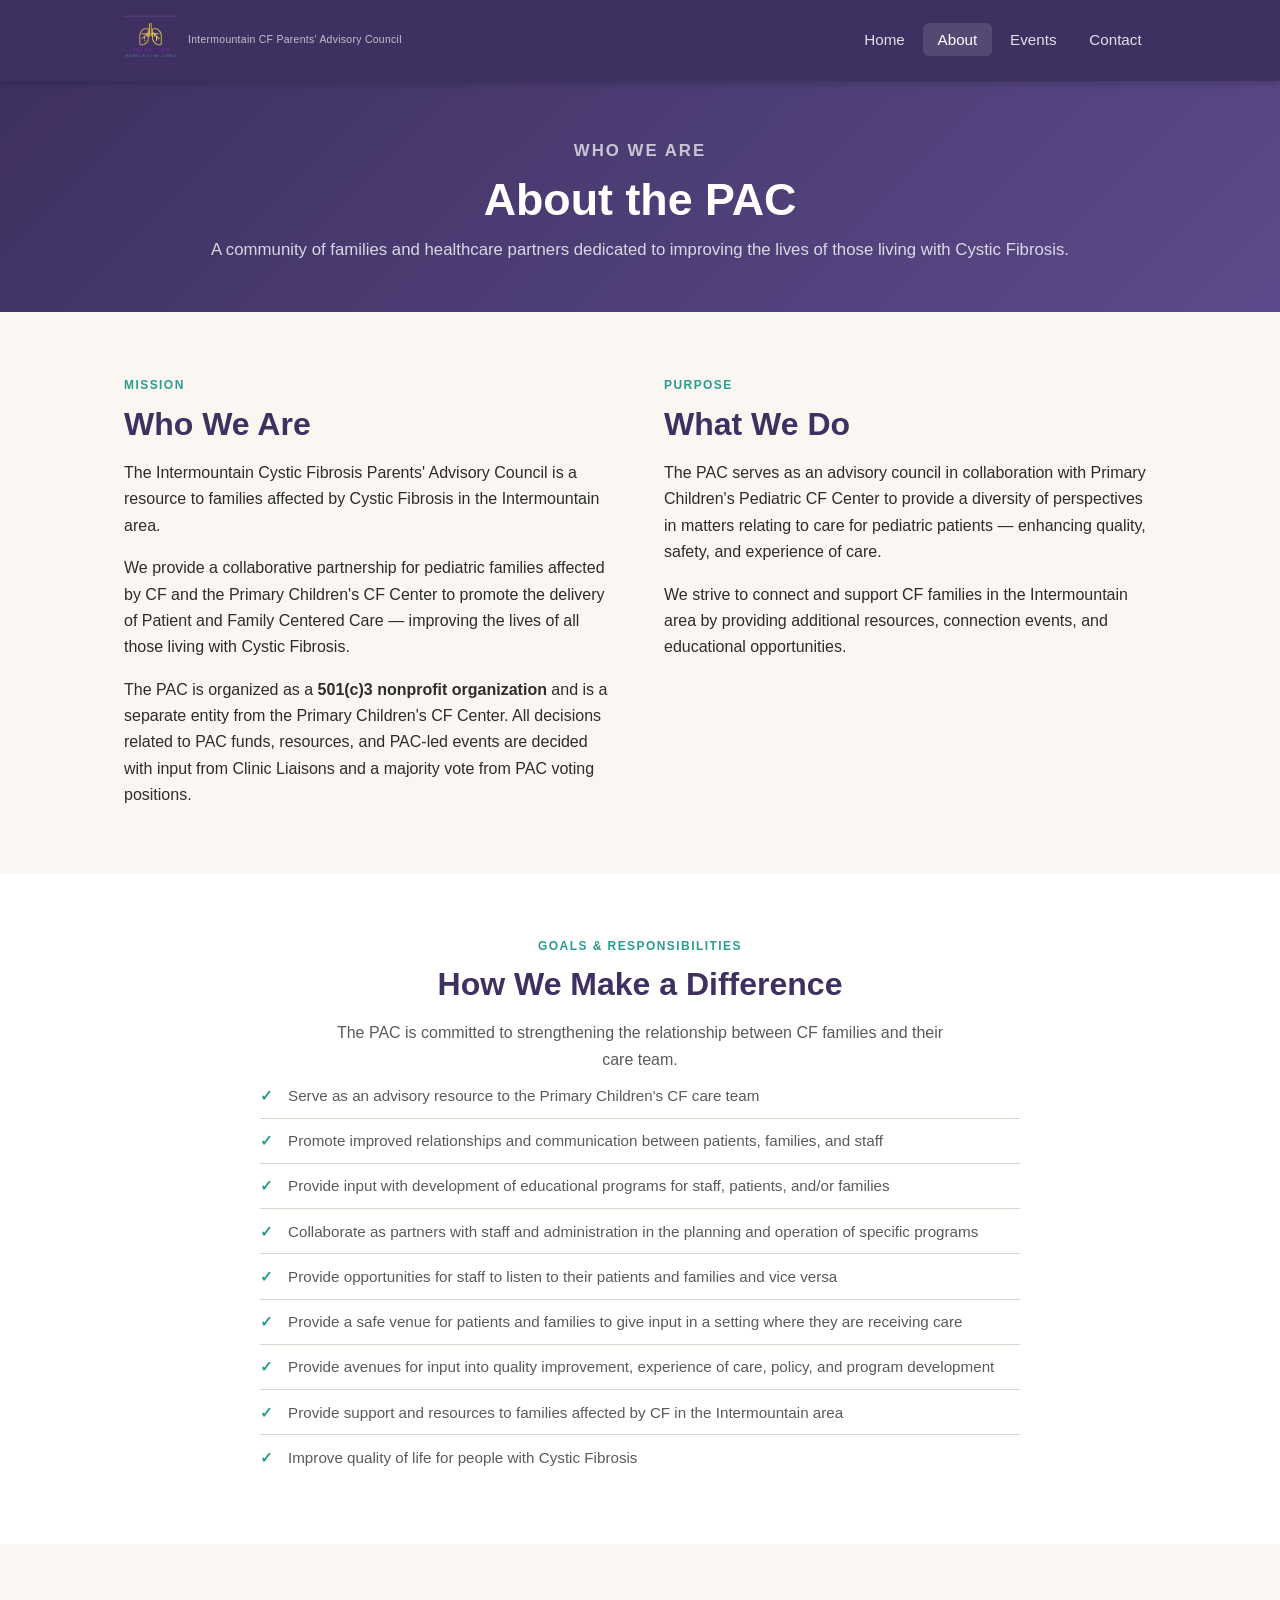
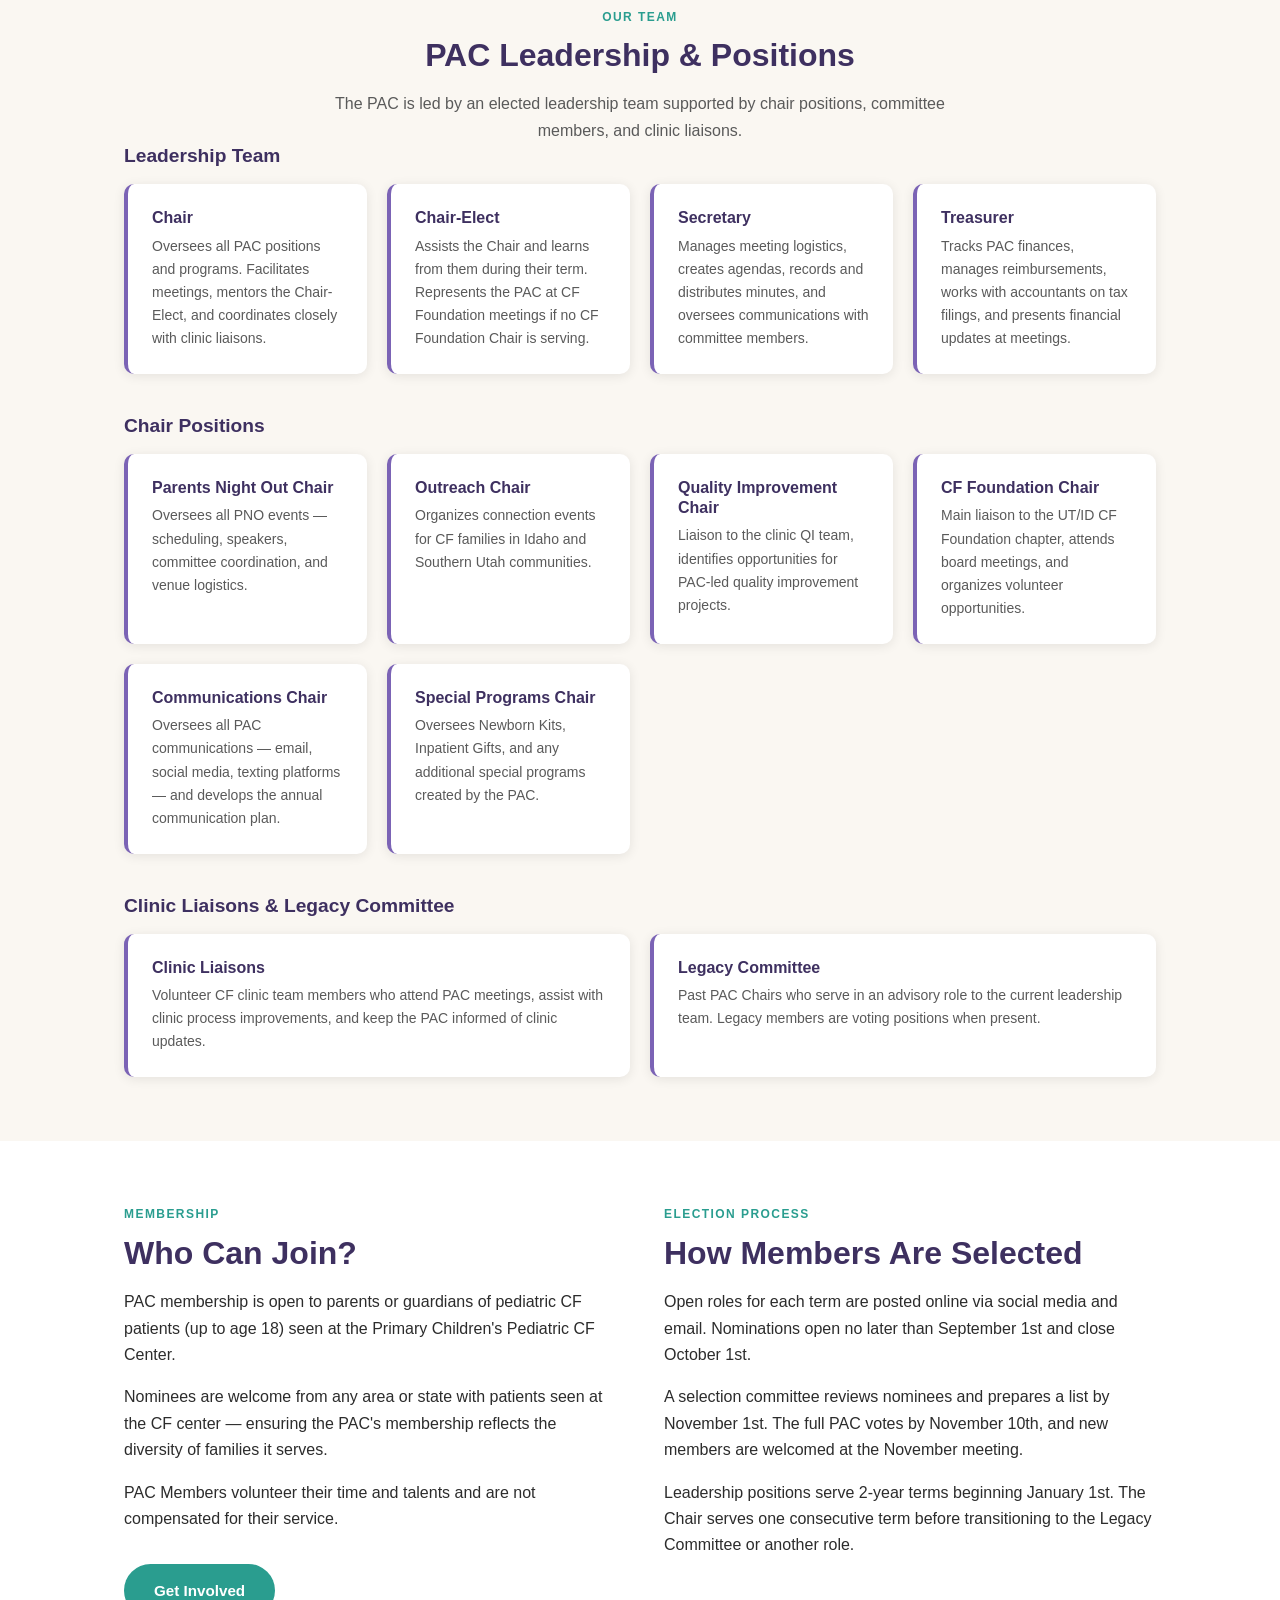
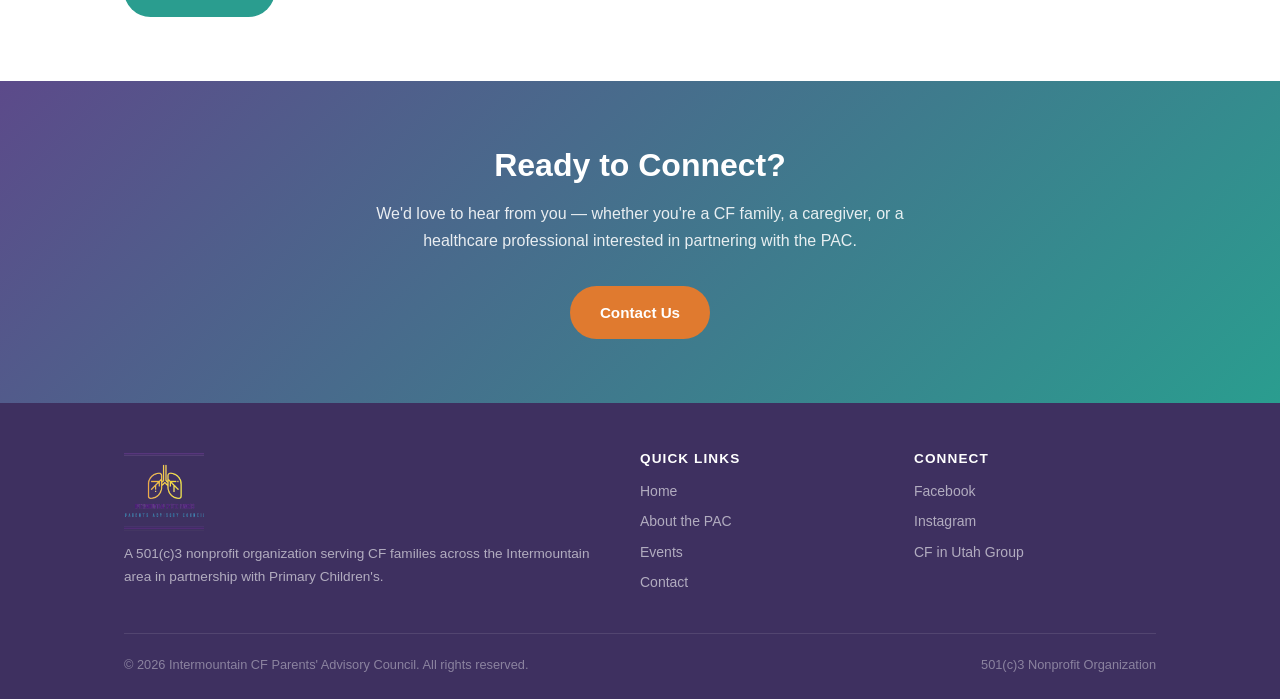
==== commit 736c7a54: "Add logo, favicon, and transparent PNG across all pages - Create transparent PNG from original logo " ====
--- a/about.html
+++ b/about.html
@@ -5,6 +5,8 @@
   <meta name="viewport" content="width=device-width, initial-scale=1.0">
   <title>About | Intermountain CF Parents' Advisory Council</title>
   <meta name="description" content="Learn about the mission, purpose, and leadership of the Intermountain CF Parents' Advisory Council.">
+  <link rel="icon" type="image/x-icon" href="favicon.ico">
+  <link rel="apple-touch-icon" href="images/apple-touch-icon.png">
   <link rel="stylesheet" href="css/style.css">
 </head>
 <body>
@@ -13,7 +15,7 @@
   <header class="site-header">
     <nav class="nav-inner">
       <a href="index.html" class="nav-logo">
-        <span class="logo-abbr">CF PAC</span>
+        <img src="images/icfpac-logo.png" alt="ICFPAC Logo" class="nav-logo-img">
         <span class="logo-full">Intermountain CF Parents' Advisory Council</span>
       </a>
       <button class="nav-toggle" aria-label="Toggle menu" id="navToggle">
@@ -190,8 +192,7 @@
     <div class="container">
       <div class="footer-inner">
         <div class="footer-brand">
-          <div class="logo-abbr">CF PAC</div>
-          <div class="logo-full">Intermountain CF Parents' Advisory Council</div>
+          <img src="images/icfpac-logo.png" alt="ICFPAC Logo" class="footer-logo">
           <p>A 501(c)3 nonprofit organization serving CF families across the Intermountain area in partnership with Primary Children's.</p>
         </div>
         <div class="footer-col">
--- a/css/style.css
+++ b/css/style.css
@@ -81,11 +81,16 @@
 
 .nav-logo {
   display: flex;
-  flex-direction: column;
+  align-items: center;
+  gap: 0.75rem;
   color: var(--white);
   text-decoration: none;
 }
 .nav-logo:hover { text-decoration: none; }
+.nav-logo-img {
+  height: 52px;
+  width: auto;
+}
 .nav-logo .logo-abbr {
   font-size: 1.5rem;
   font-weight: 800;
@@ -97,6 +102,20 @@
   color: rgba(255,255,255,0.7);
   letter-spacing: 0.03em;
   line-height: 1.2;
+}
+
+/* --- Hero Logo --- */
+.hero-logo {
+  height: 160px;
+  width: auto;
+  margin: 0 auto 2rem;
+}
+
+/* --- Footer Logo --- */
+.footer-logo {
+  height: 80px;
+  width: auto;
+  margin-bottom: 0.75rem;
 }
 
 .nav-links {
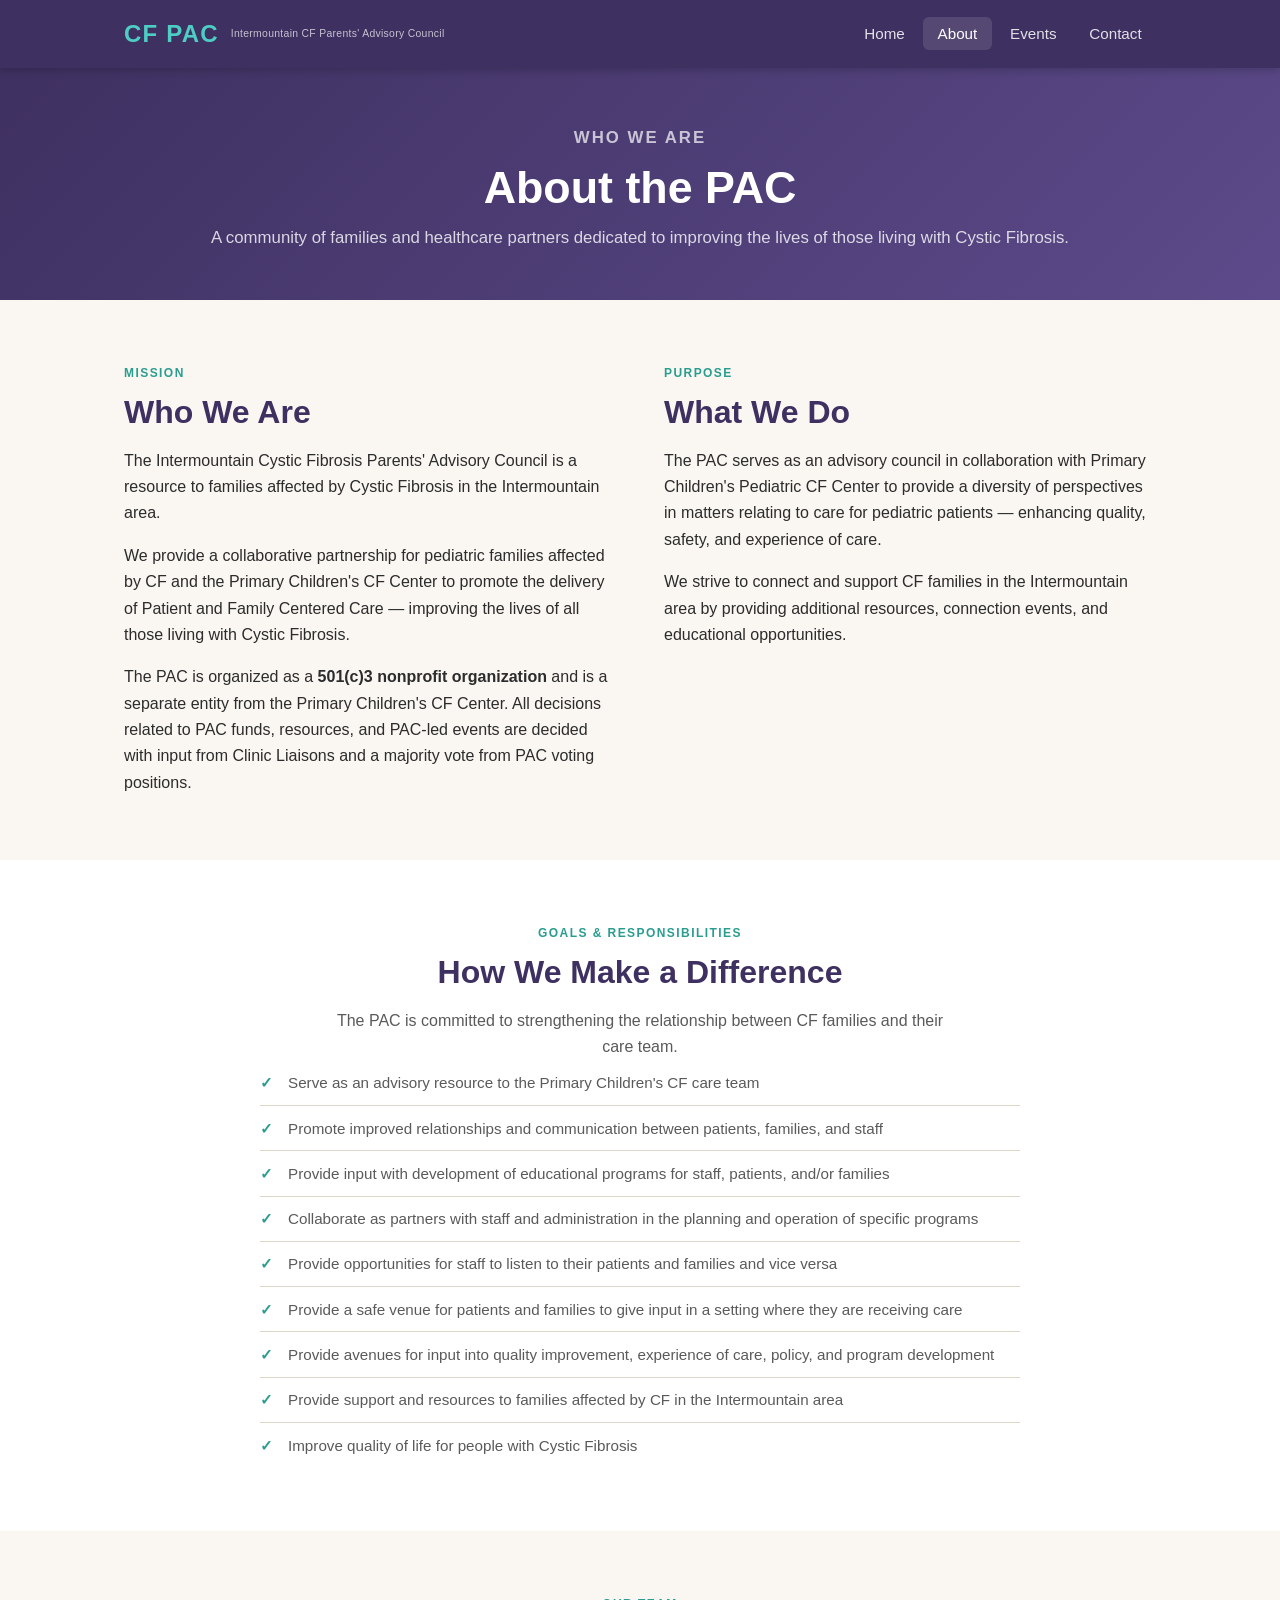
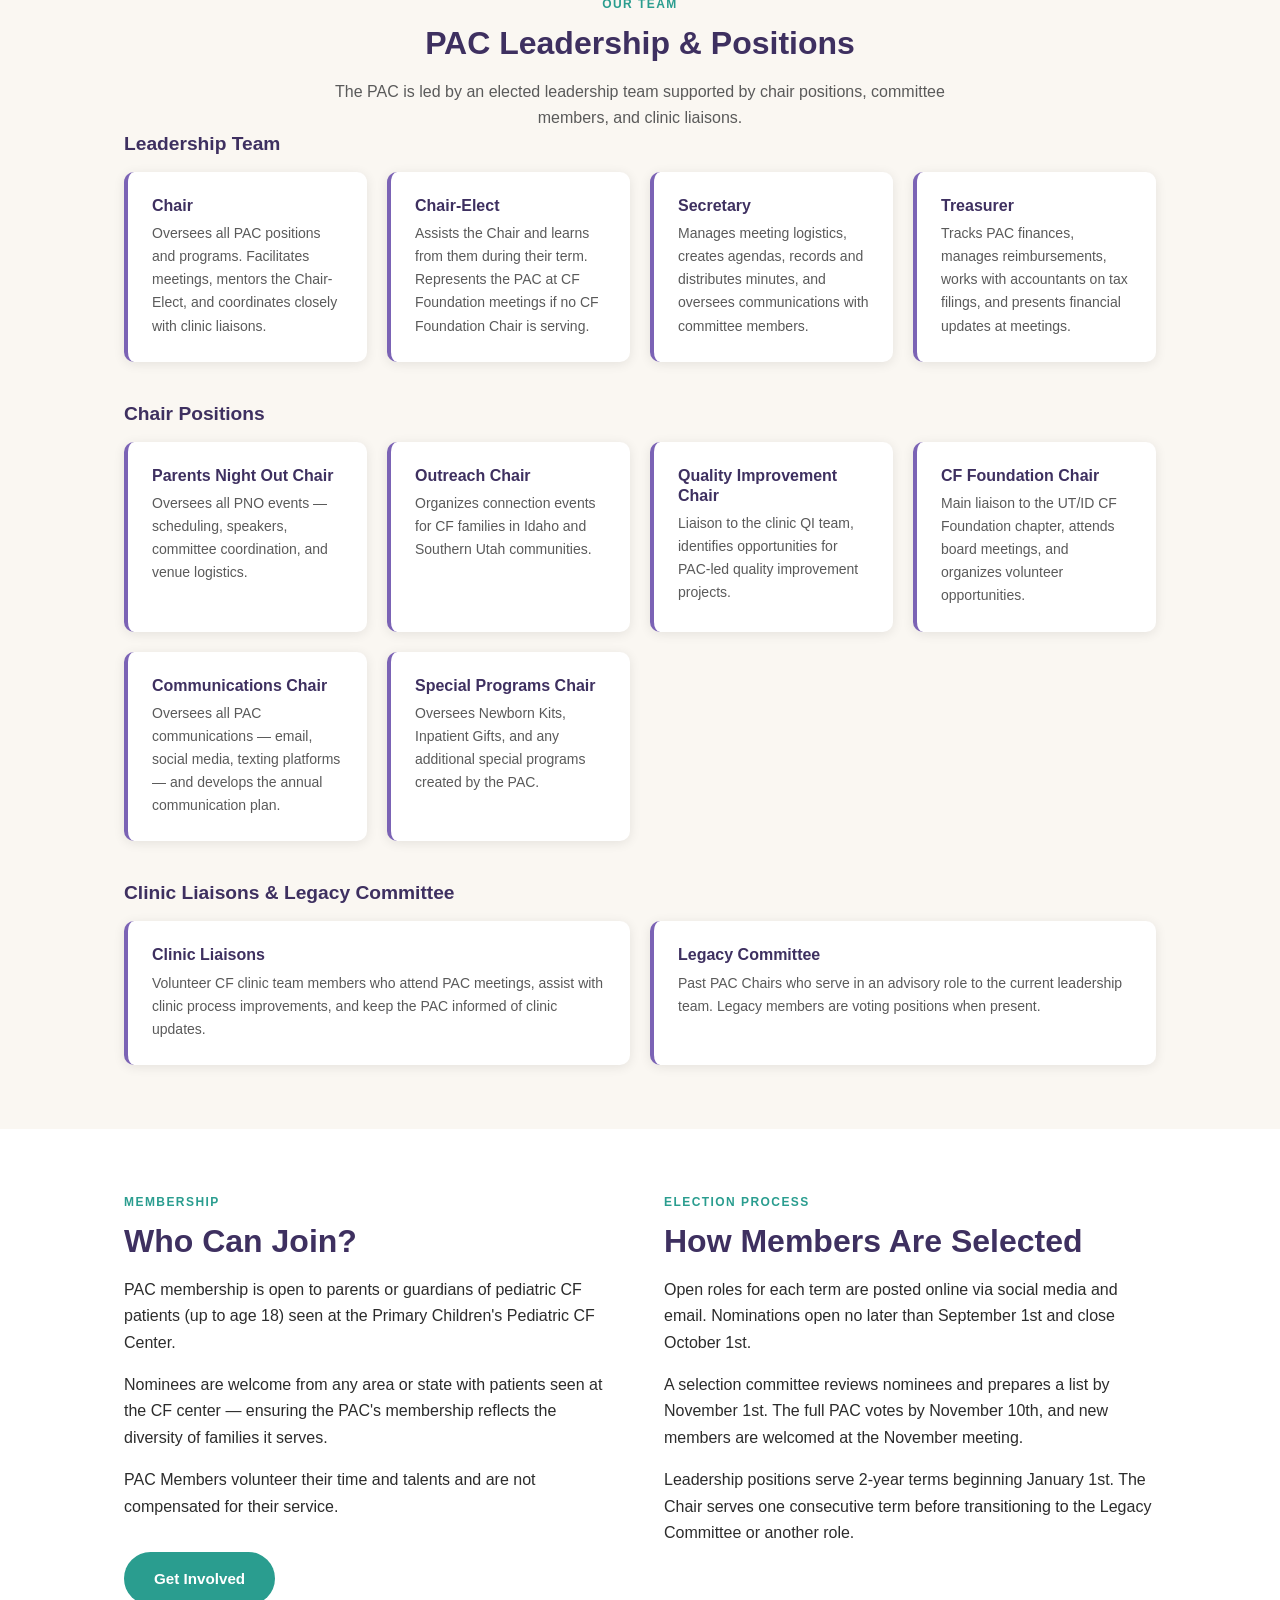
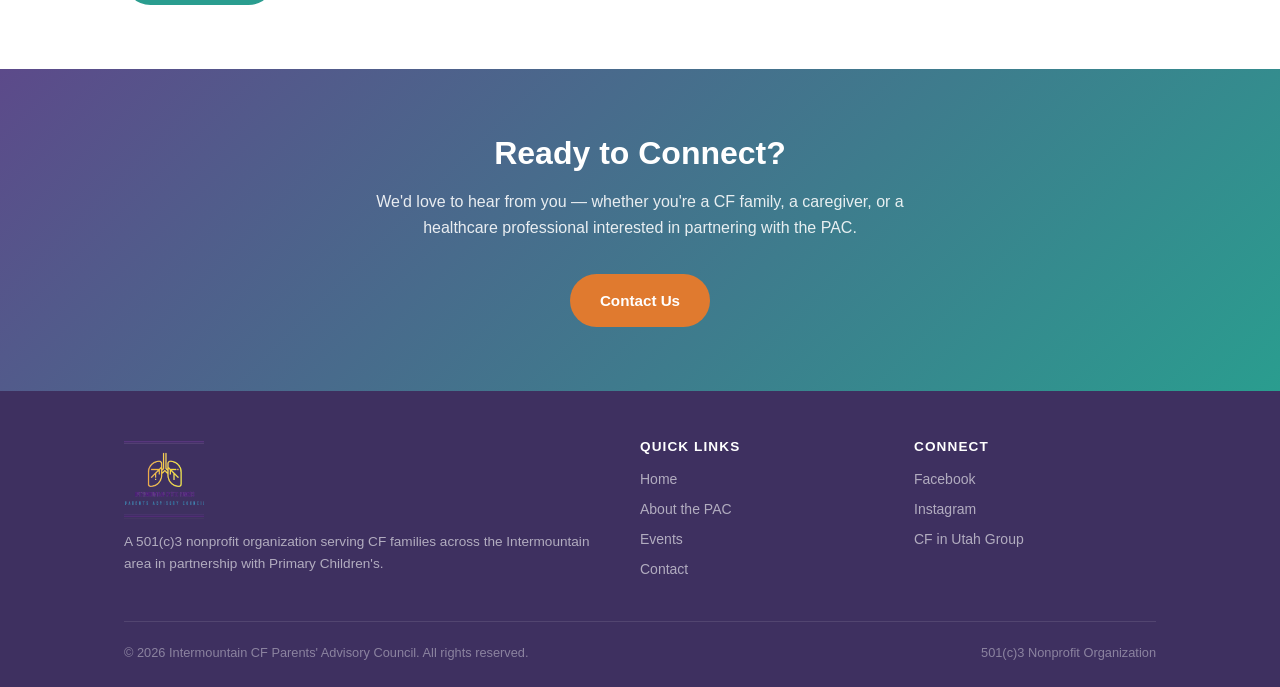
==== commit 535b256e: "Remove logo image from nav bar and hero section Co-Authored-By: Claude Sonnet 4.6 <noreply@anthropic" ====
--- a/about.html
+++ b/about.html
@@ -15,7 +15,7 @@
   <header class="site-header">
     <nav class="nav-inner">
       <a href="index.html" class="nav-logo">
-        <img src="images/icfpac-logo.png" alt="ICFPAC Logo" class="nav-logo-img">
+        <span class="logo-abbr">CF PAC</span>
         <span class="logo-full">Intermountain CF Parents' Advisory Council</span>
       </a>
       <button class="nav-toggle" aria-label="Toggle menu" id="navToggle">
--- a/css/style.css
+++ b/css/style.css
@@ -106,9 +106,9 @@
 
 /* --- Hero Logo --- */
 .hero-logo {
-  height: 160px;
+  height: 80px;
   width: auto;
-  margin: 0 auto 2rem;
+  margin: 0 auto 1rem;
 }
 
 /* --- Footer Logo --- */
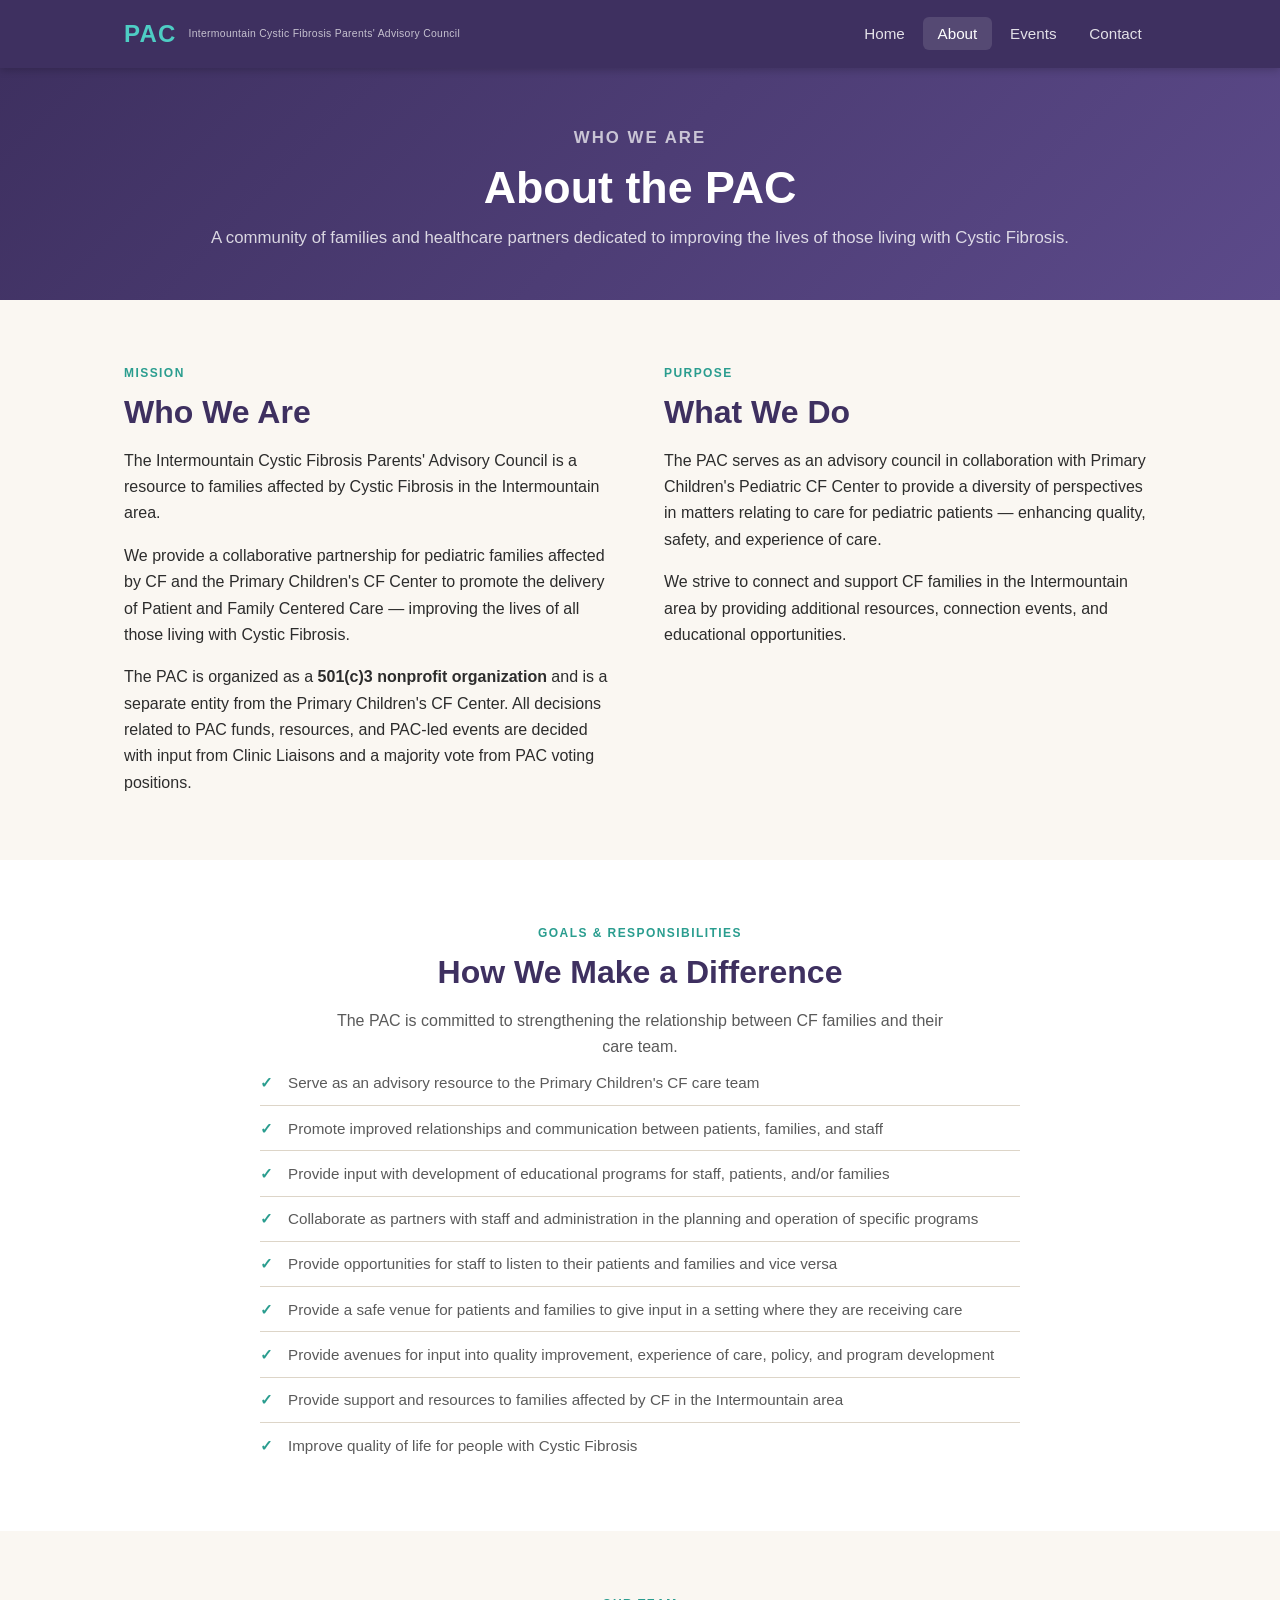
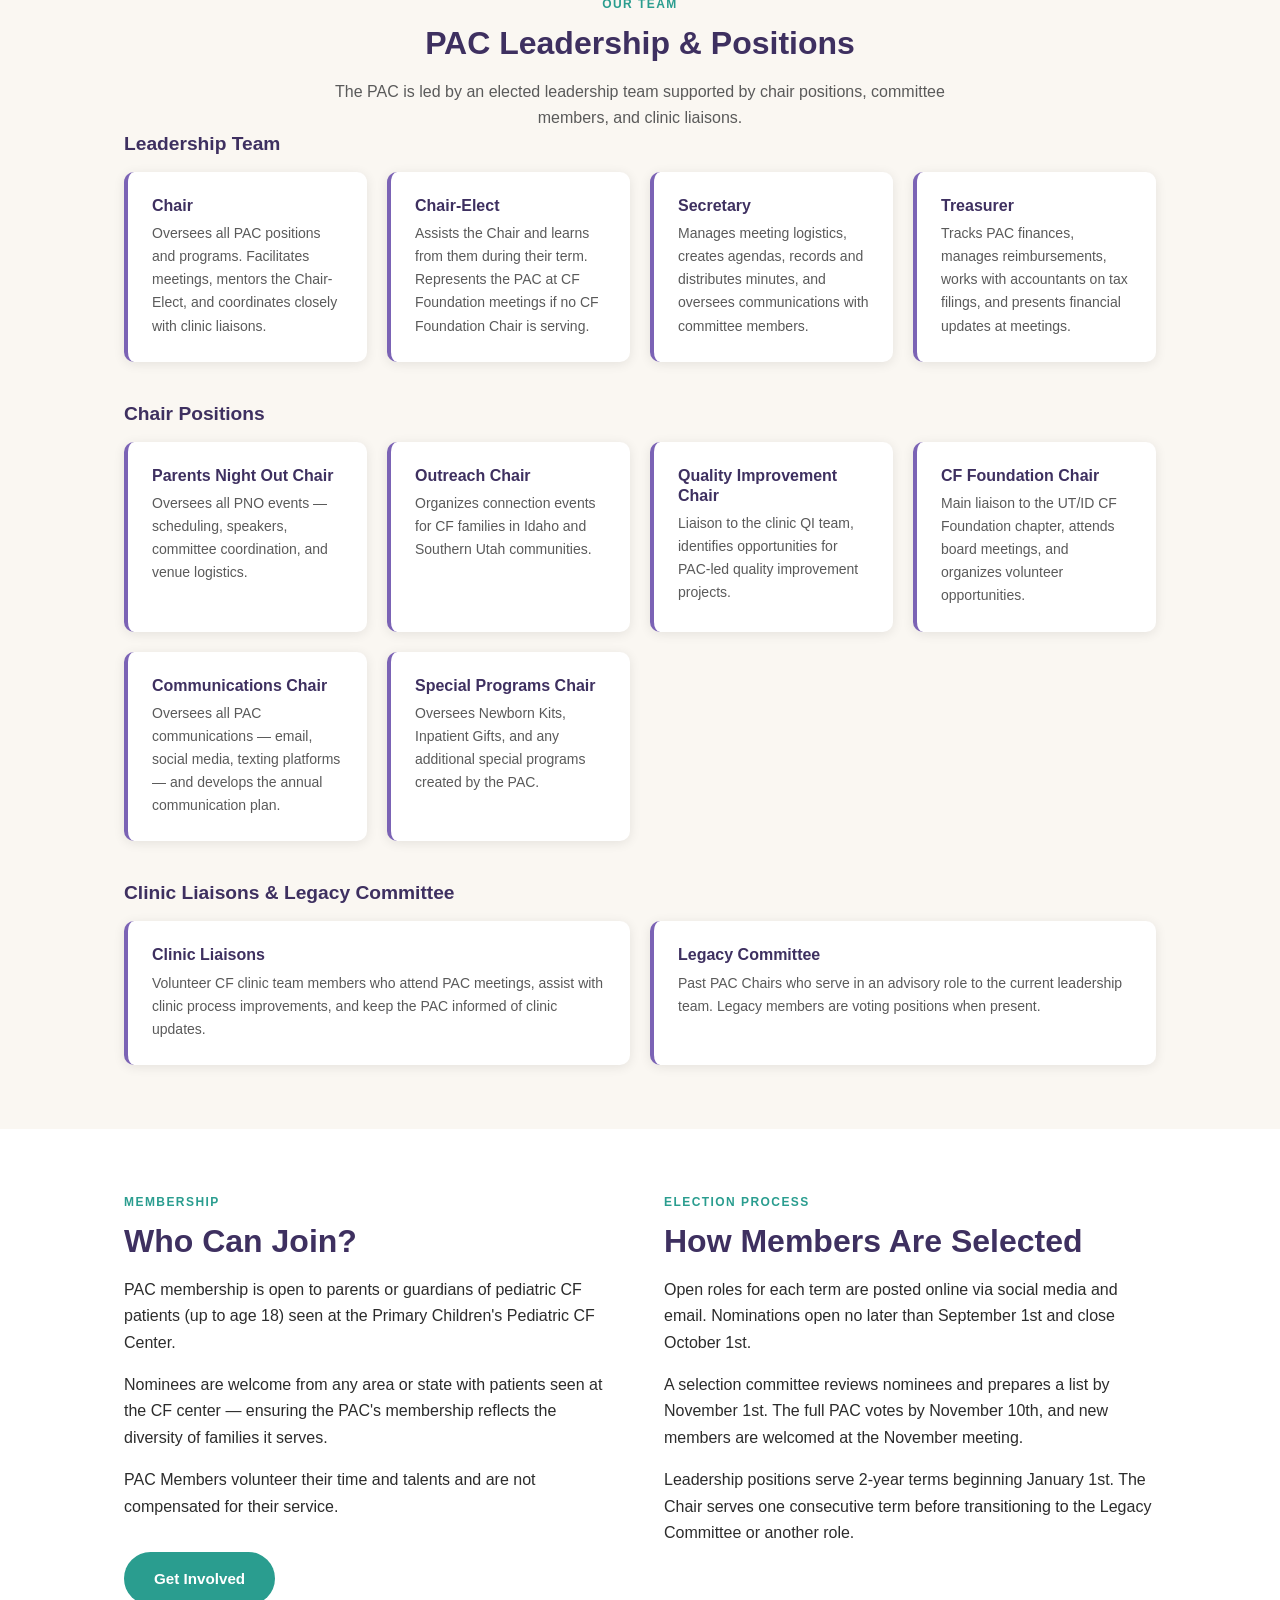
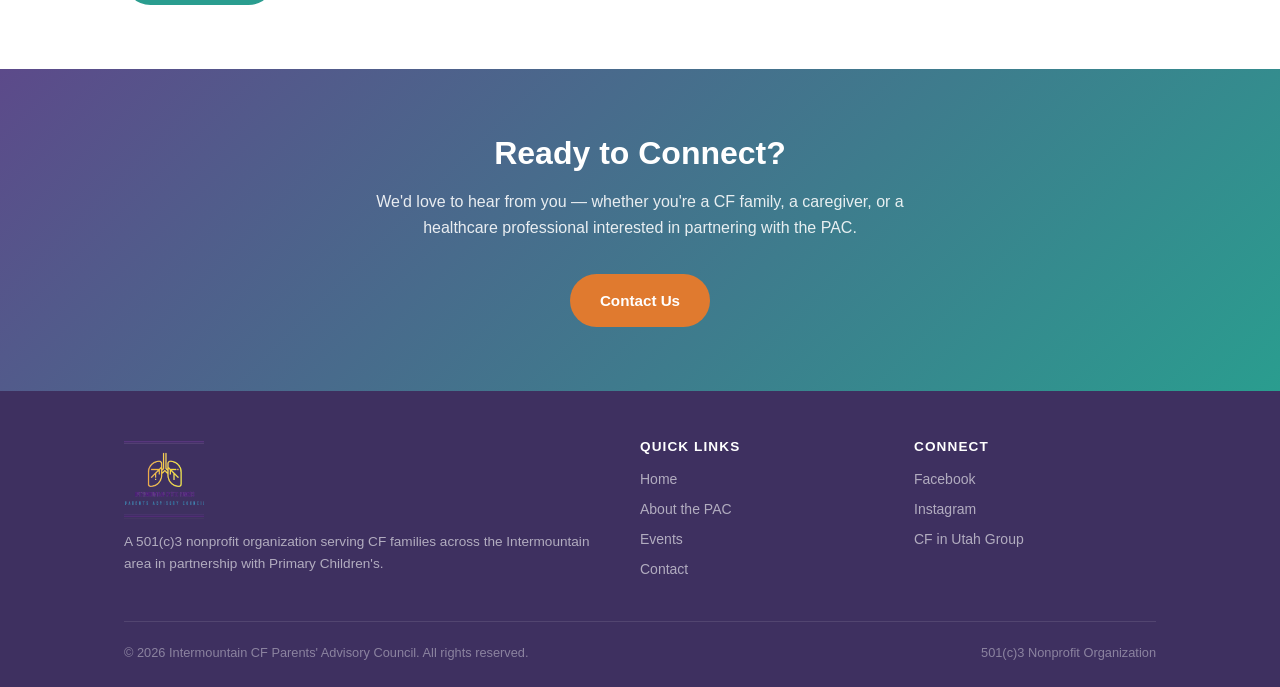
==== commit b1bd489b: "Update about.html Updating language to be consistent." ====
--- a/about.html
+++ b/about.html
@@ -3,8 +3,8 @@
 <head>
   <meta charset="UTF-8">
   <meta name="viewport" content="width=device-width, initial-scale=1.0">
-  <title>About | Intermountain CF Parents' Advisory Council</title>
-  <meta name="description" content="Learn about the mission, purpose, and leadership of the Intermountain CF Parents' Advisory Council.">
+  <title>About | Intermountain Cystic Fibrosis Parents' Advisory Council</title>
+  <meta name="description" content="Learn about the mission, purpose, and leadership of the Intermountain Cystic Fibrosis Parents' Advisory Council.">
   <link rel="icon" type="image/x-icon" href="favicon.ico">
   <link rel="apple-touch-icon" href="images/apple-touch-icon.png">
   <link rel="stylesheet" href="css/style.css">
@@ -15,8 +15,8 @@
   <header class="site-header">
     <nav class="nav-inner">
       <a href="index.html" class="nav-logo">
-        <span class="logo-abbr">CF PAC</span>
-        <span class="logo-full">Intermountain CF Parents' Advisory Council</span>
+        <span class="logo-abbr">PAC</span>
+        <span class="logo-full">Intermountain Cystic Fibrosis Parents' Advisory Council</span>
       </a>
       <button class="nav-toggle" aria-label="Toggle menu" id="navToggle">
         <span></span><span></span><span></span>
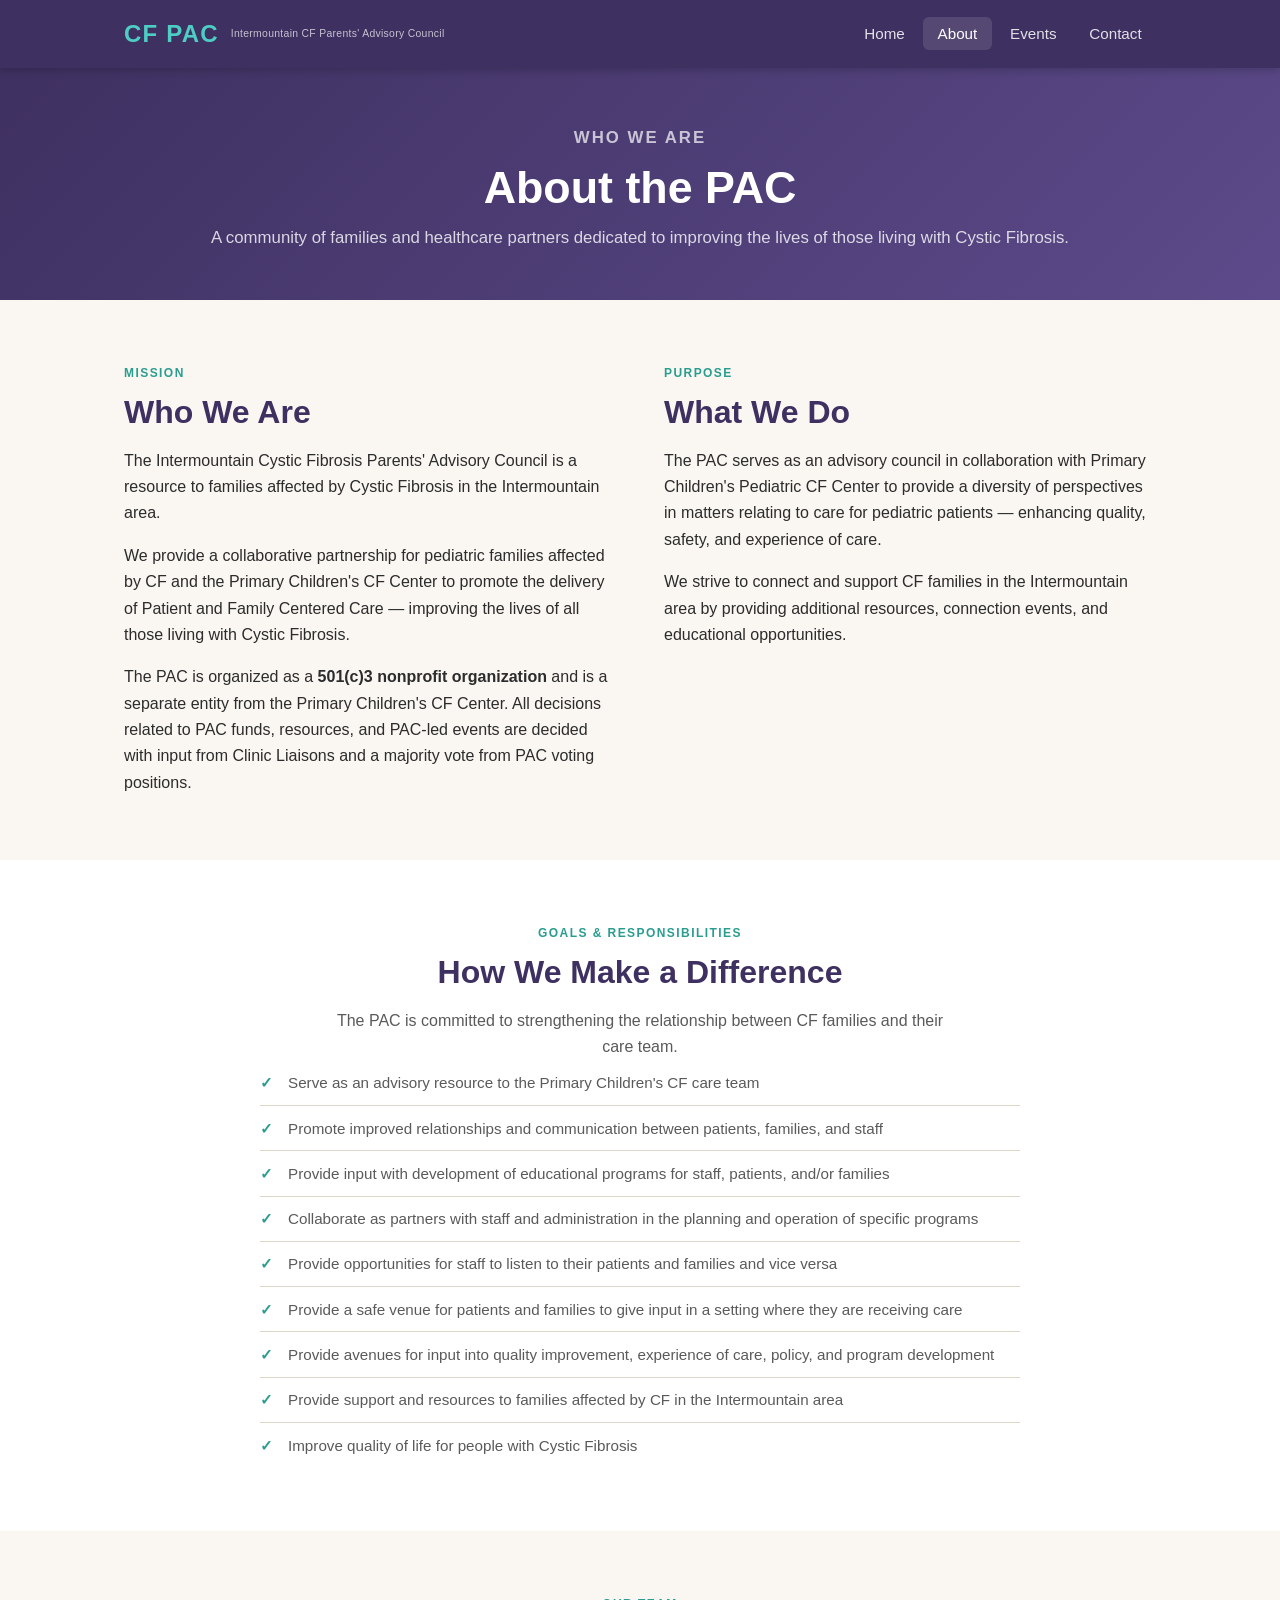
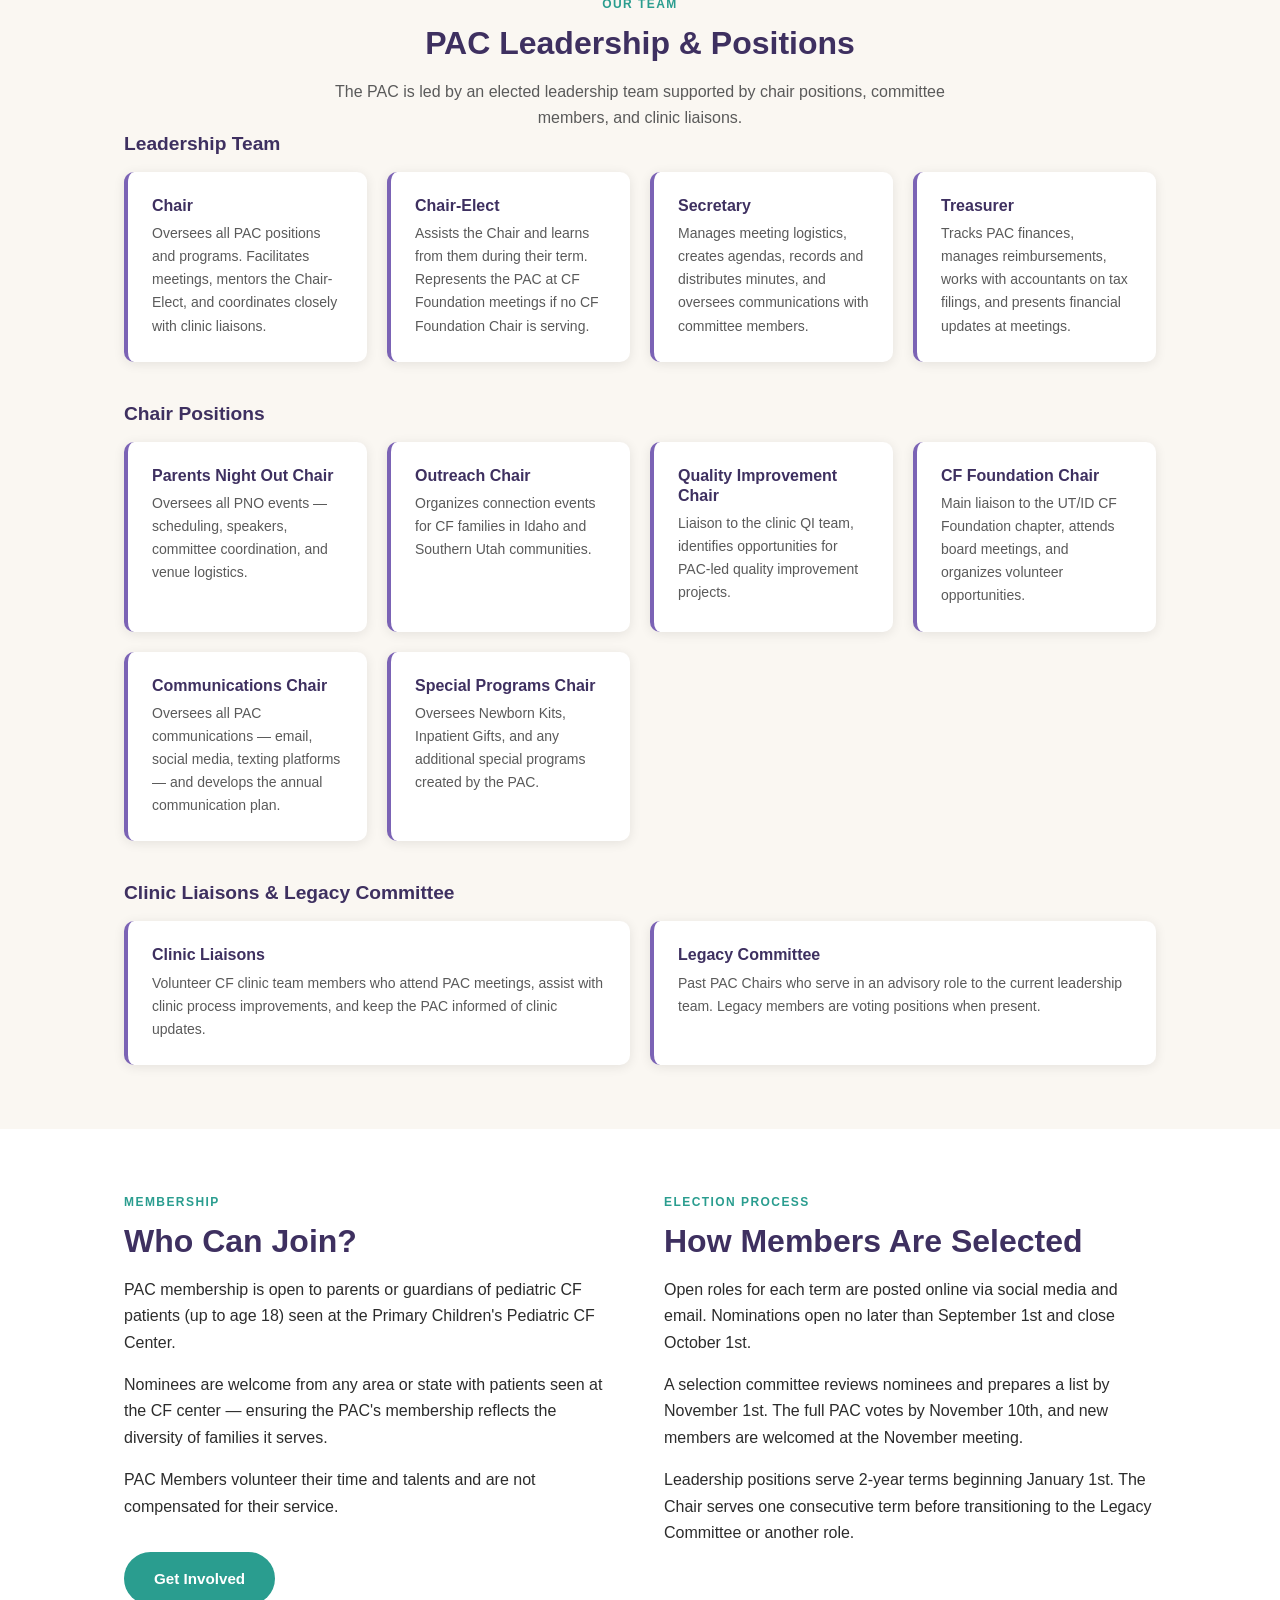
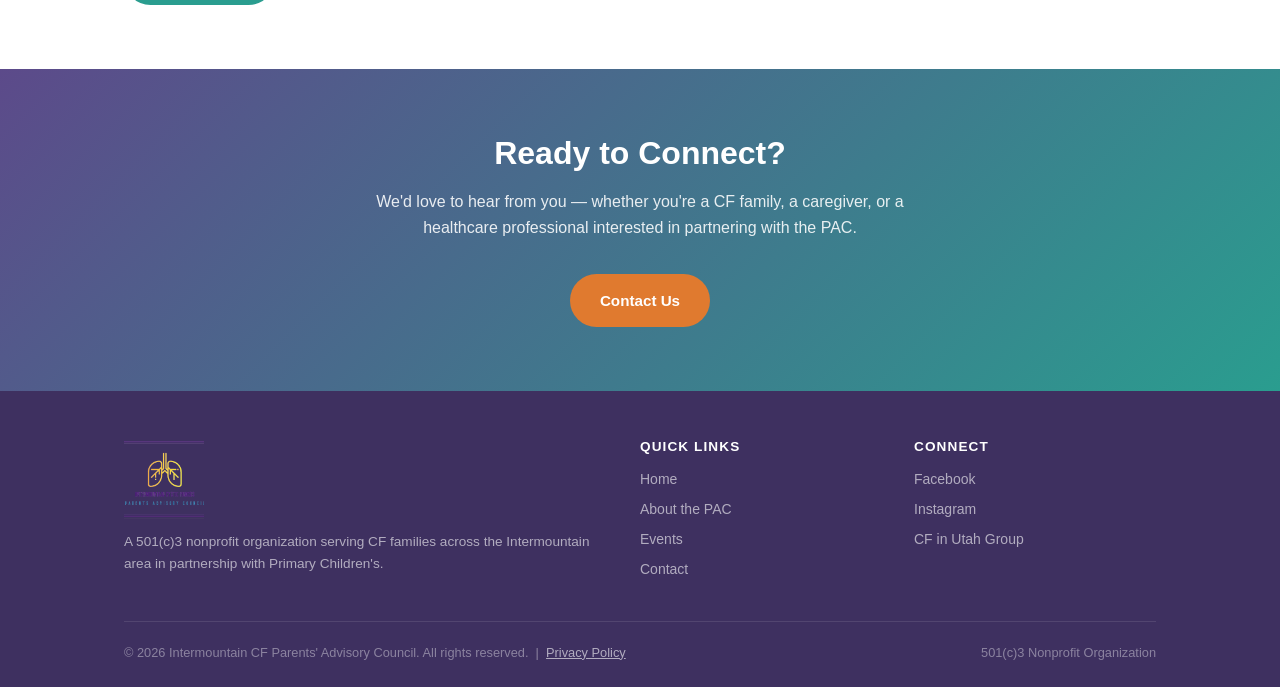
==== commit 079324d2: "Add privacy policy page and link it in the footer New privacy.html covers what's collected via the c" ====
--- a/about.html
+++ b/about.html
@@ -3,8 +3,8 @@
 <head>
   <meta charset="UTF-8">
   <meta name="viewport" content="width=device-width, initial-scale=1.0">
-  <title>About | Intermountain Cystic Fibrosis Parents' Advisory Council</title>
-  <meta name="description" content="Learn about the mission, purpose, and leadership of the Intermountain Cystic Fibrosis Parents' Advisory Council.">
+  <title>About | Intermountain CF Parents' Advisory Council</title>
+  <meta name="description" content="Learn about the mission, purpose, and leadership of the Intermountain CF Parents' Advisory Council.">
   <link rel="icon" type="image/x-icon" href="favicon.ico">
   <link rel="apple-touch-icon" href="images/apple-touch-icon.png">
   <link rel="stylesheet" href="css/style.css">
@@ -15,8 +15,8 @@
   <header class="site-header">
     <nav class="nav-inner">
       <a href="index.html" class="nav-logo">
-        <span class="logo-abbr">PAC</span>
-        <span class="logo-full">Intermountain Cystic Fibrosis Parents' Advisory Council</span>
+        <span class="logo-abbr">CF PAC</span>
+        <span class="logo-full">Intermountain CF Parents' Advisory Council</span>
       </a>
       <button class="nav-toggle" aria-label="Toggle menu" id="navToggle">
         <span></span><span></span><span></span>
@@ -214,7 +214,7 @@
         </div>
       </div>
       <div class="footer-bottom">
-        <span>&copy; 2026 Intermountain CF Parents' Advisory Council. All rights reserved.</span>
+        <span>&copy; 2026 Intermountain CF Parents' Advisory Council. All rights reserved. &nbsp;|&nbsp; <a href="privacy.html">Privacy Policy</a></span>
         <span>501(c)3 Nonprofit Organization</span>
       </div>
     </div>
--- a/css/style.css
+++ b/css/style.css
@@ -353,6 +353,82 @@
   }
 }
 
+/* --- RSVP Modal --- */
+.modal-overlay {
+  position: fixed;
+  inset: 0;
+  background: rgba(44, 44, 44, 0.55);
+  display: flex;
+  align-items: center;
+  justify-content: center;
+  padding: 1.5rem;
+  z-index: 1000;
+}
+.modal {
+  position: relative;
+  background: var(--white);
+  border-radius: var(--radius);
+  box-shadow: var(--shadow);
+  padding: 2rem;
+  width: 100%;
+  max-width: 480px;
+  max-height: calc(100vh - 3rem);
+  overflow-y: auto;
+}
+.modal-close {
+  position: absolute;
+  top: 0.75rem;
+  right: 0.75rem;
+  background: none;
+  border: none;
+  font-size: 1.5rem;
+  line-height: 1;
+  color: var(--text-light);
+  cursor: pointer;
+  padding: 0.25rem 0.5rem;
+}
+.modal-close:hover { color: var(--text); }
+
+/* --- Privacy policy content --- */
+.policy-list { list-style: none; padding: 0; margin: 1rem 0 1.5rem; }
+.policy-list li {
+  padding: 0.5rem 0 0.5rem 1.5rem;
+  position: relative;
+  color: var(--text-light);
+  font-size: 0.95rem;
+  line-height: 1.6;
+}
+.policy-list li::before {
+  content: '';
+  position: absolute;
+  left: 0;
+  top: 0.95rem;
+  width: 6px;
+  height: 6px;
+  border-radius: 50%;
+  background: var(--purple-light);
+}
+.policy-section { max-width: 760px; margin: 0 auto; }
+.policy-section p { margin-bottom: 1rem; }
+.policy-meta { color: var(--text-light); font-size: 0.85rem; }
+
+/* --- Past events --- */
+.past-events-heading {
+  color: var(--purple-dark);
+  font-size: 1.1rem;
+  margin: 0.5rem 0 -0.25rem;
+  padding-top: 1rem;
+  border-top: 1px solid var(--border);
+}
+.event-card--past { opacity: 0.72; }
+.event-card--past:hover { transform: none; }
+.btn-passed {
+  background: var(--cream-dark);
+  color: var(--text-light);
+  cursor: default;
+}
+.btn-passed:hover { transform: none; box-shadow: none; }
+
 /* --- Contact Form --- */
 .contact-wrap {
   display: grid;
@@ -465,6 +541,8 @@
   font-size: 0.8rem;
   color: rgba(255,255,255,0.4);
 }
+.footer-bottom a { color: rgba(255,255,255,0.6); text-decoration: underline; }
+.footer-bottom a:hover { color: var(--white); }
 
 /* --- Page Header --- */
 .page-header {
